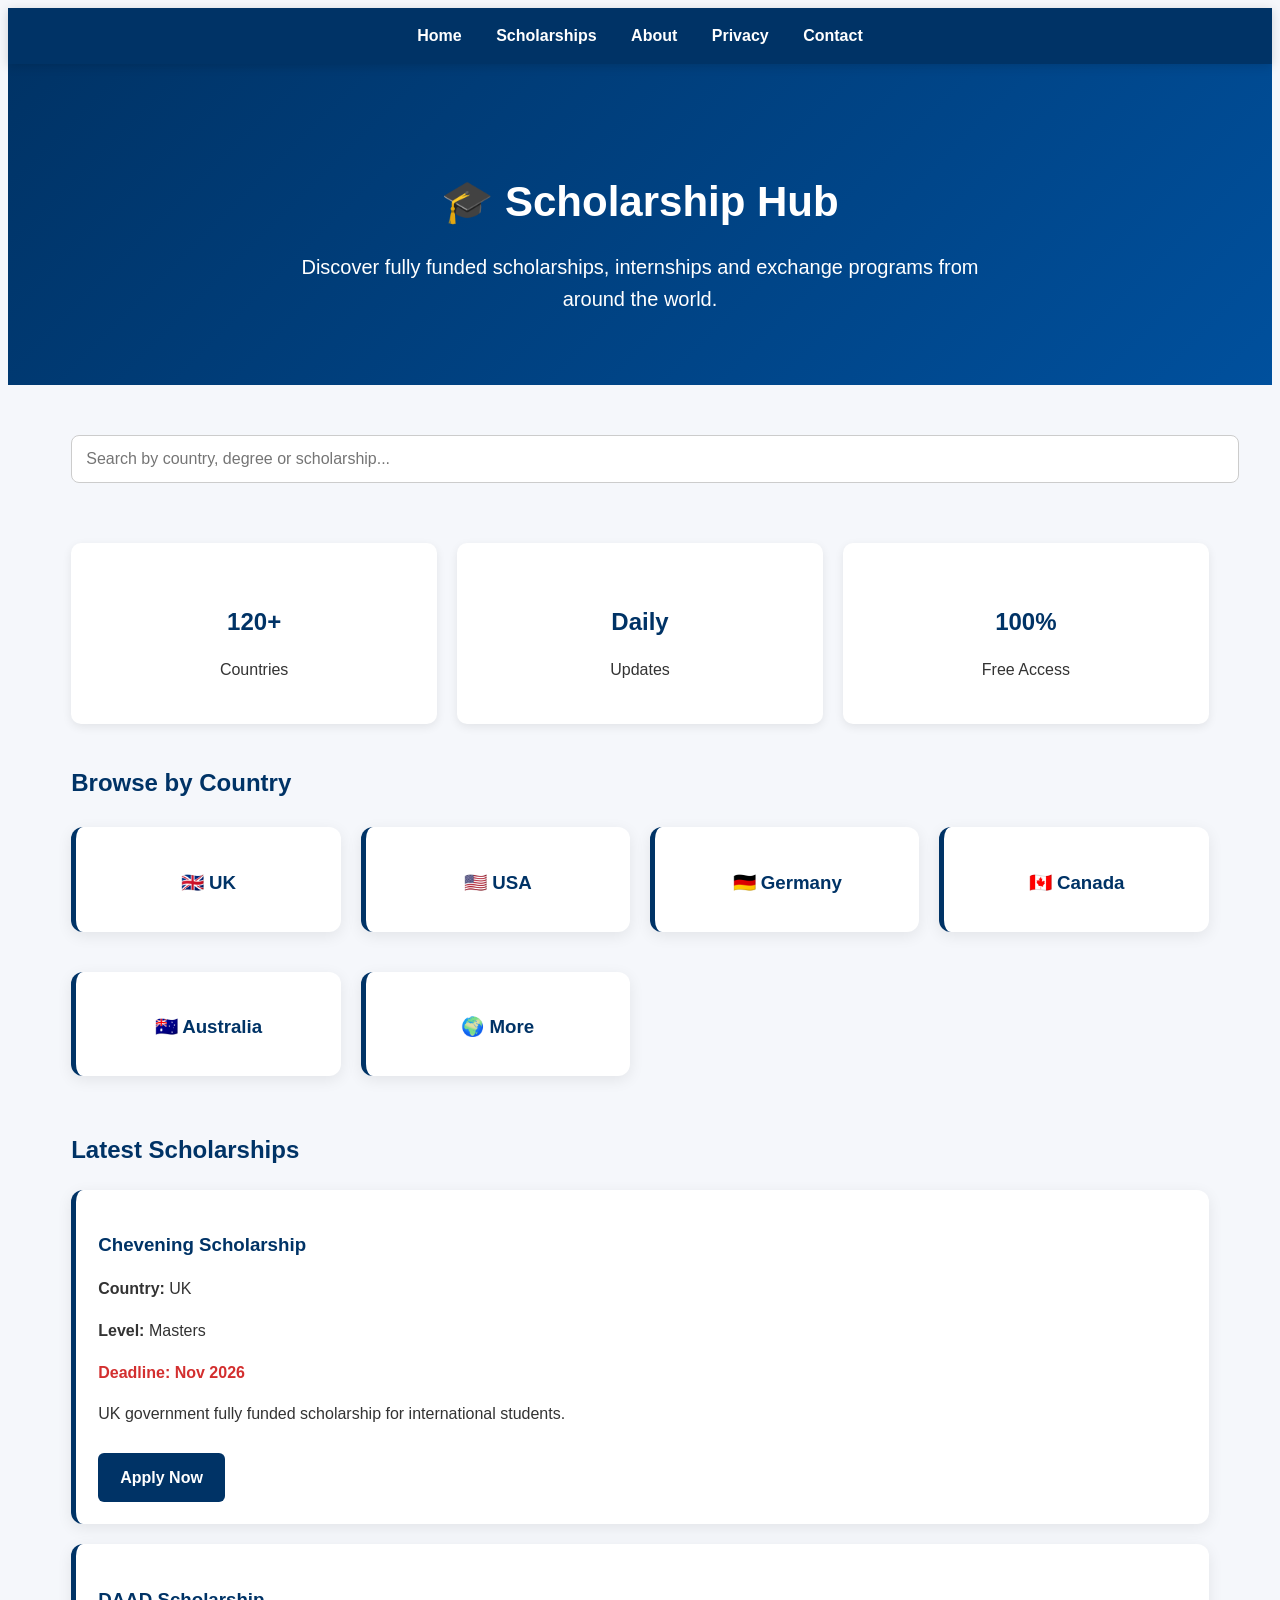
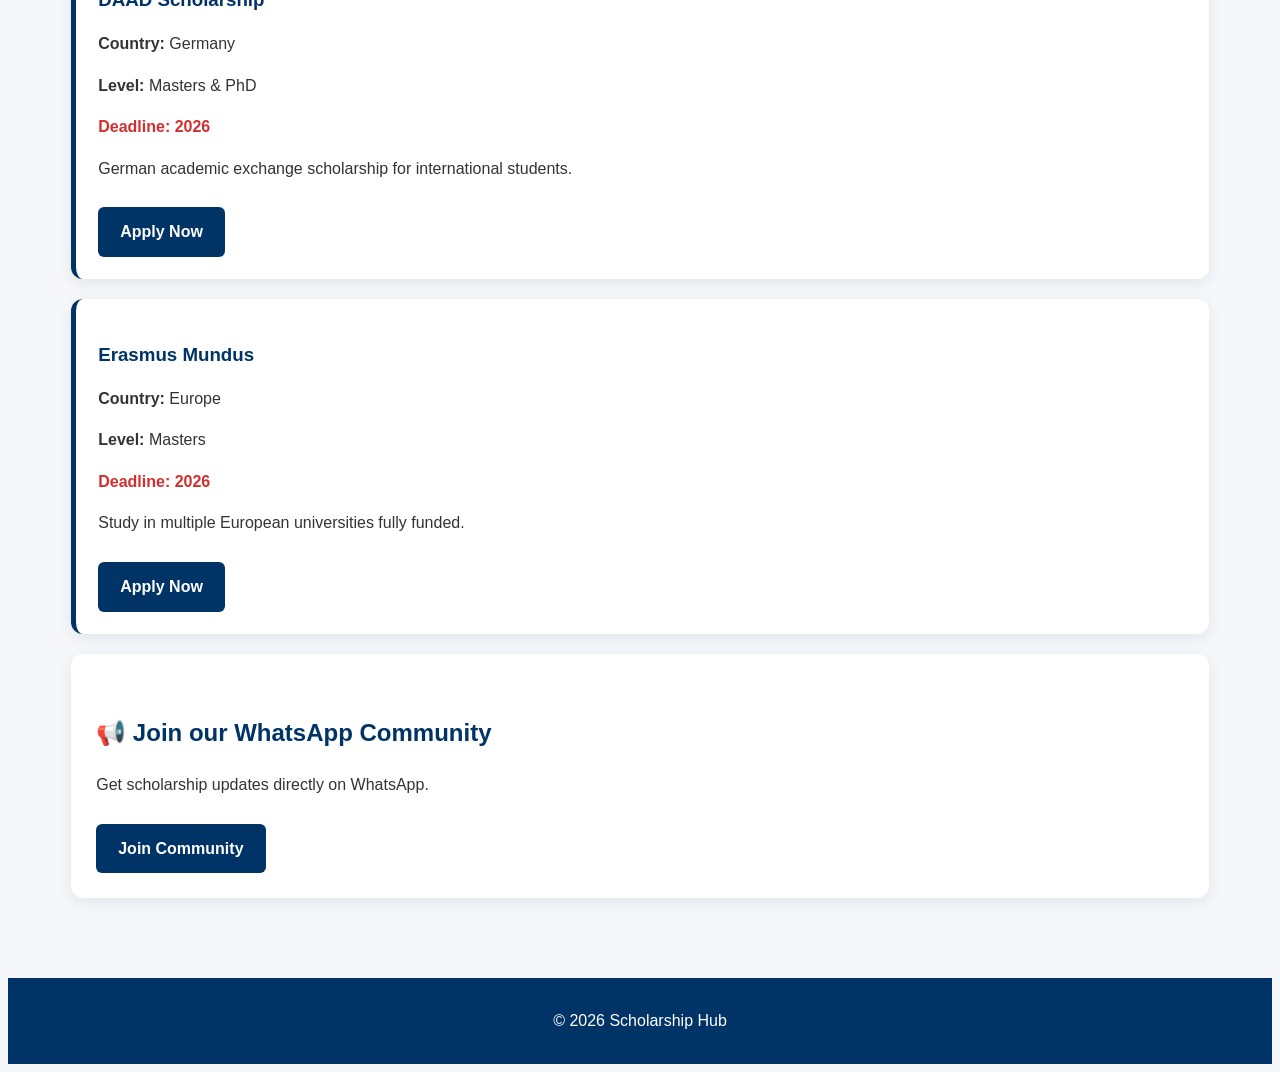
==== index.html @ 36e7c2b3 "Revise index.html for content and layout improvements Updated the HTML structure and content for the" ====
<!DOCTYPE html>
<html lang="en">
<head>
<meta charset="UTF-8">
<meta name="viewport" content="width=device-width,initial-scale=1">
<title>Scholarship Hub | Fully Funded Scholarships Worldwide</title>
<meta name="description" content="Search fully funded scholarships, internships and exchange programs worldwide.">
<link rel="stylesheet" href="style.css">
</head>
<body>

<nav>
<a href="index.html">Home</a>
<a href="scholarships.html">Scholarships</a>
<a href="about.html">About</a>
<a href="privacy.html">Privacy</a>
<a href="contact.html">Contact</a>
</nav>

<section class="hero">
<h1>🎓 Scholarship Hub</h1>
<p>Discover fully funded scholarships, internships and exchange programs from around the world.</p>
</section>

<div class="container">

<input id="searchInput" type="text" placeholder="Search by country, degree or scholarship...">

<div class="stats">
<div class="stat-box"><h2>120+</h2><p>Countries</p></div>
<div class="stat-box"><h2>Daily</h2><p>Updates</p></div>
<div class="stat-box"><h2>100%</h2><p>Free Access</p></div>
</div>

<h2>Browse by Country</h2>
<div class="categories">
<div class="card"><h3>🇬🇧 UK</h3></div>
<div class="card"><h3>🇺🇸 USA</h3></div>
<div class="card"><h3>🇩🇪 Germany</h3></div>
<div class="card"><h3>🇨🇦 Canada</h3></div>
<div class="card"><h3>🇦🇺 Australia</h3></div>
<div class="card"><h3>🌍 More</h3></div>
</div>

<h2>Latest Scholarships</h2>
<div id="latestScholarships">Loading...</div>

<div class="contact-box">
<h2>📢 Join our WhatsApp Community</h2>
<p>Get scholarship updates directly on WhatsApp.</p>
<a class="btn" href="https://chat.whatsapp.com/EaG31cyQuFVKUTuW7nxPsL" target="_blank">Join Community</a>
</div>

</div>

<footer>© 2026 Scholarship Hub</footer>

<script>
let scholarships=[];
fetch("scholarships.json").then(r=>r.json()).then(d=>{scholarships=d;render(d);});
function render(list){
const c=document.getElementById("latestScholarships");c.innerHTML="";
list.forEach(i=>c.innerHTML+=`<div class="card"><h3>${i.title}</h3><p><b>Country:</b> ${i.country}</p><p><b>Level:</b> ${i.level}</p><p class="deadline">Deadline: ${i.deadline}</p><p>${i.description}</p><a class="btn" href="${i.link}" target="_blank">Apply Now</a></div>`);
}
document.getElementById("searchInput").addEventListener("input",e=>{
const q=e.target.value.toLowerCase();
render(scholarships.filter(s=>s.title.toLowerCase().includes(q)||s.country.toLowerCase().includes(q)||s.level.toLowerCase().includes(q)));
});
</script>
</body></html>
---- style.css ----
```css
/* ===========================
   Scholarship Hub v2.0
   Modern Professional CSS
=========================== */

*{
    margin:0;
    padding:0;
    box-sizing:border-box;
}

body{
    font-family:Arial, Helvetica, sans-serif;
    background:#f5f7fb;
    color:#333;
    line-height:1.6;
}

/* Navigation */

nav{
    background:#003366;
    padding:15px 20px;
    text-align:center;
    position:sticky;
    top:0;
    z-index:1000;
    box-shadow:0 2px 10px rgba(0,0,0,.15);
}

nav a{
    color:#fff;
    text-decoration:none;
    margin:0 15px;
    font-weight:bold;
    transition:.3s;
}

nav a:hover{
    color:#ffd54f;
}

/* Container */

.container{
    width:90%;
    max-width:1200px;
    margin:auto;
    padding:30px 0;
}

/* Hero */

.hero{
    background:linear-gradient(135deg,#003366,#00509d);
    color:white;
    text-align:center;
    padding:70px 20px;
}

.hero h1{
    font-size:42px;
    margin-bottom:15px;
    color:white;
}

.hero p{
    font-size:20px;
    max-width:700px;
    margin:auto;
}

/* Headings */

h1,h2,h3{
    color:#003366;
}

h2{
    margin:35px 0 20px;
}

/* Cards */

.card{
    background:#fff;
    border-radius:12px;
    padding:22px;
    margin-bottom:20px;
    box-shadow:0 4px 15px rgba(0,0,0,.08);
    transition:.3s;
    border-left:5px solid #003366;
}

.card:hover{
    transform:translateY(-5px);
    box-shadow:0 10px 25px rgba(0,0,0,.15);
}

.card h3{
    margin-bottom:12px;
}

/* Buttons */

.btn{
    display:inline-block;
    background:#003366;
    color:white;
    padding:12px 22px;
    border-radius:6px;
    text-decoration:none;
    font-weight:bold;
    transition:.3s;
    margin-top:10px;
}

.btn:hover{
    background:#00509d;
}

/* Search */

input[type=text]{
    width:100%;
    padding:14px;
    border:1px solid #ccc;
    border-radius:8px;
    margin:20px 0;
    font-size:16px;
}

/* Category Grid */

.categories{
    display:grid;
    grid-template-columns:repeat(auto-fit,minmax(250px,1fr));
    gap:20px;
    margin:25px 0;
}

.categories .card{
    text-align:center;
}

/* Statistics */

.stats{
    display:grid;
    grid-template-columns:repeat(auto-fit,minmax(200px,1fr));
    gap:20px;
    margin:40px 0;
}

.stat-box{
    background:white;
    border-radius:10px;
    padding:25px;
    text-align:center;
    box-shadow:0 3px 10px rgba(0,0,0,.08);
}

.stat-box h2{
    color:#003366;
    margin-bottom:10px;
}

/* Contact Box */

.contact-box{
    background:white;
    padding:25px;
    border-radius:12px;
    box-shadow:0 4px 15px rgba(0,0,0,.08);
}

/* Forms */

input,
textarea{
    width:100%;
    padding:12px;
    margin-top:8px;
    margin-bottom:18px;
    border:1px solid #ccc;
    border-radius:8px;
    font-size:15px;
}

button{
    background:#003366;
    color:white;
    border:none;
    padding:12px 25px;
    border-radius:6px;
    cursor:pointer;
    font-size:16px;
    transition:.3s;
}

button:hover{
    background:#00509d;
}

/* Footer */

footer{
    background:#003366;
    color:white;
    text-align:center;
    padding:30px 15px;
    margin-top:50px;
}

/* Tables */

table{
    width:100%;
    border-collapse:collapse;
    background:white;
}

table th,
table td{
    padding:12px;
    border:1px solid #ddd;
}

table th{
    background:#003366;
    color:white;
}

/* Badges */

.badge{
    display:inline-block;
    background:#28a745;
    color:white;
    padding:5px 10px;
    border-radius:20px;
    font-size:12px;
    font-weight:bold;
}

.deadline{
    color:#d32f2f;
    font-weight:bold;
}

/* Responsive */

@media(max-width:768px){

.hero h1{
font-size:32px;
}

.hero p{
font-size:17px;
}

nav a{
display:block;
margin:10px 0;
}

.container{
width:95%;
}

.card{
padding:18px;
}

.btn{
display:block;
text-align:center;
}

}
```
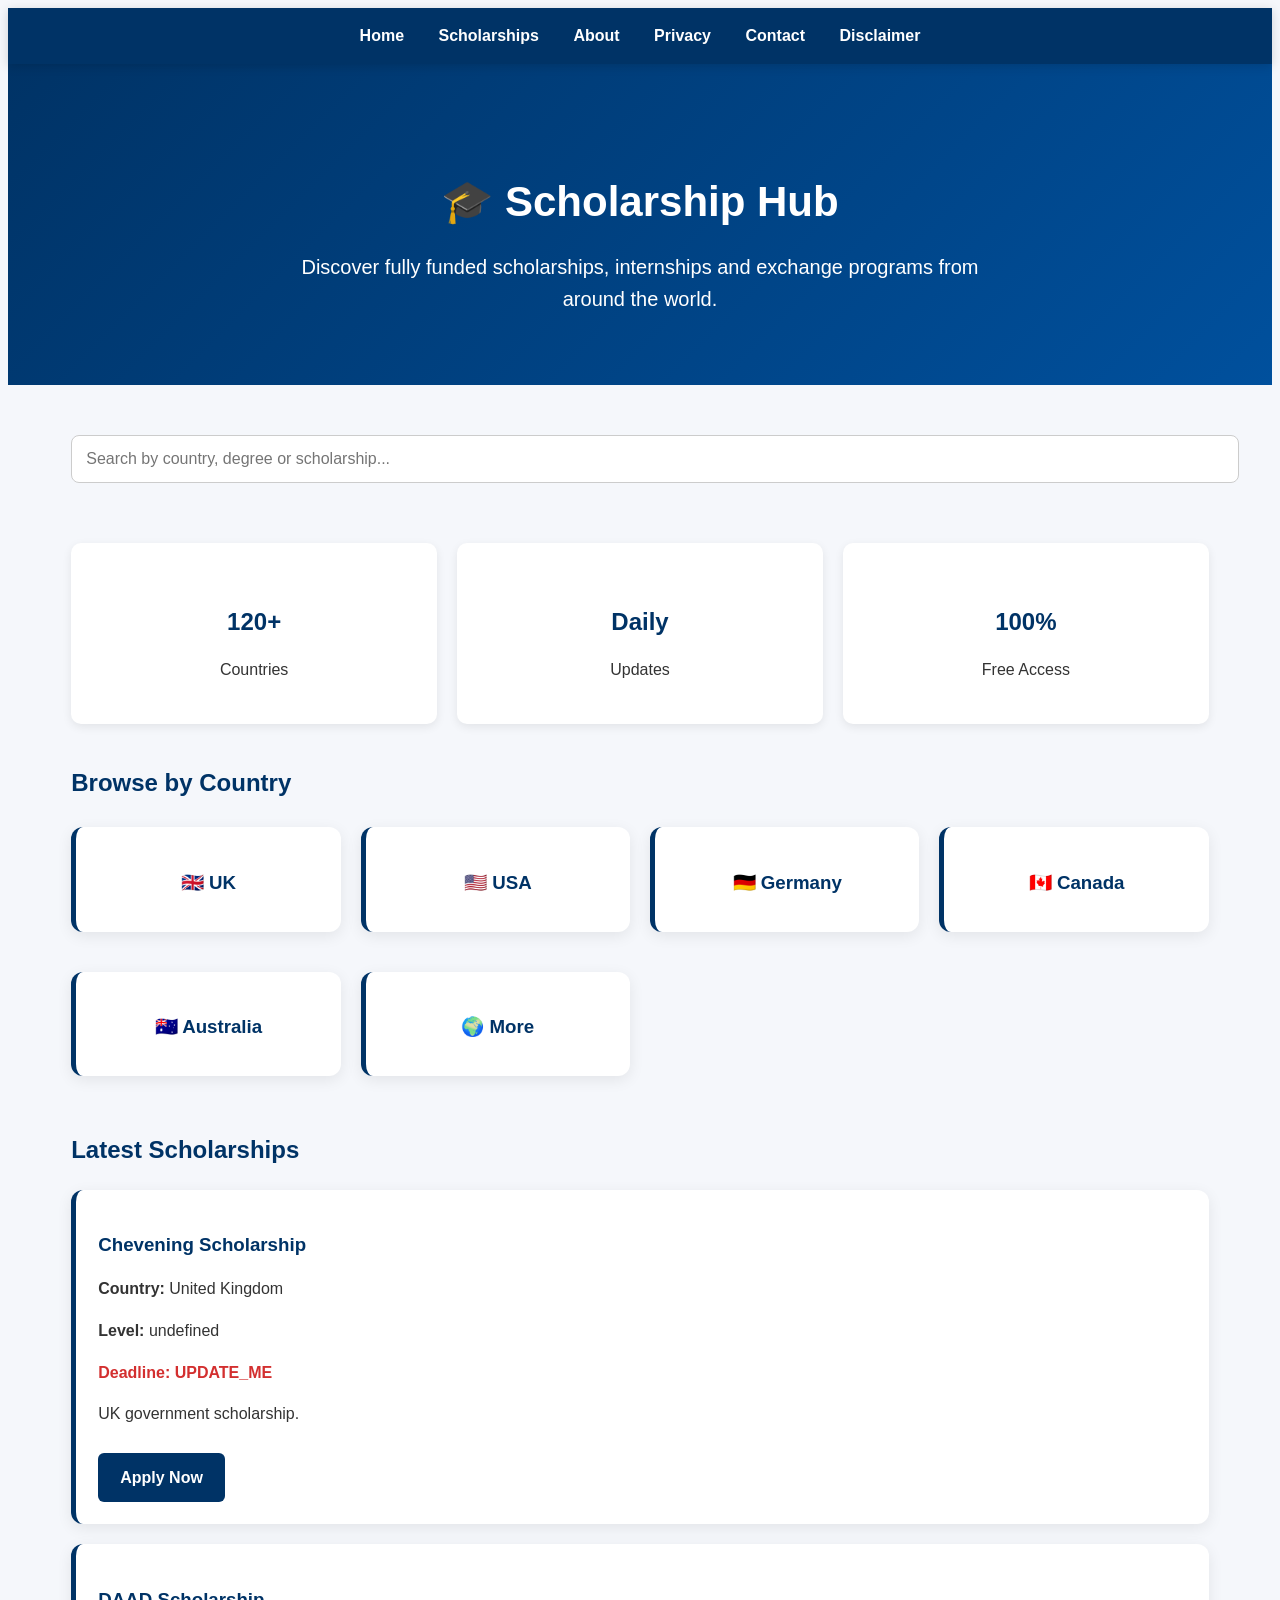
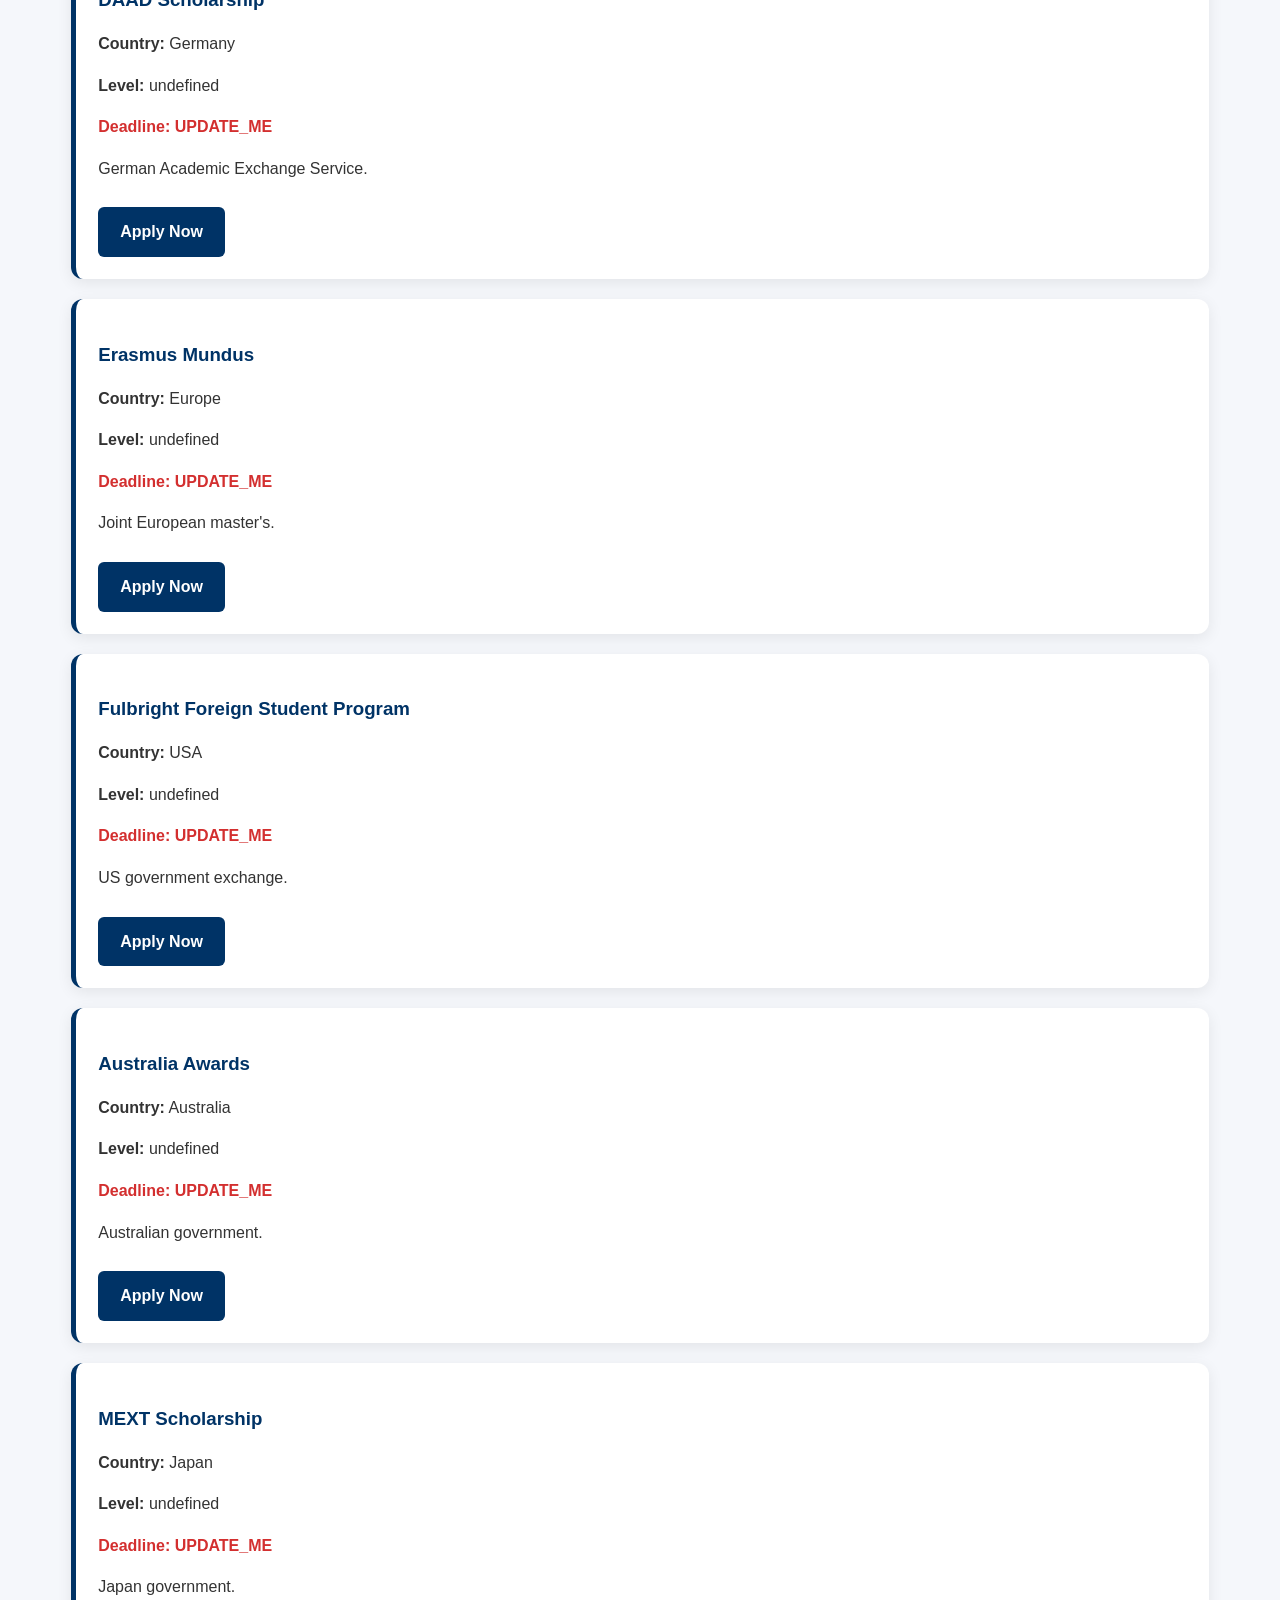
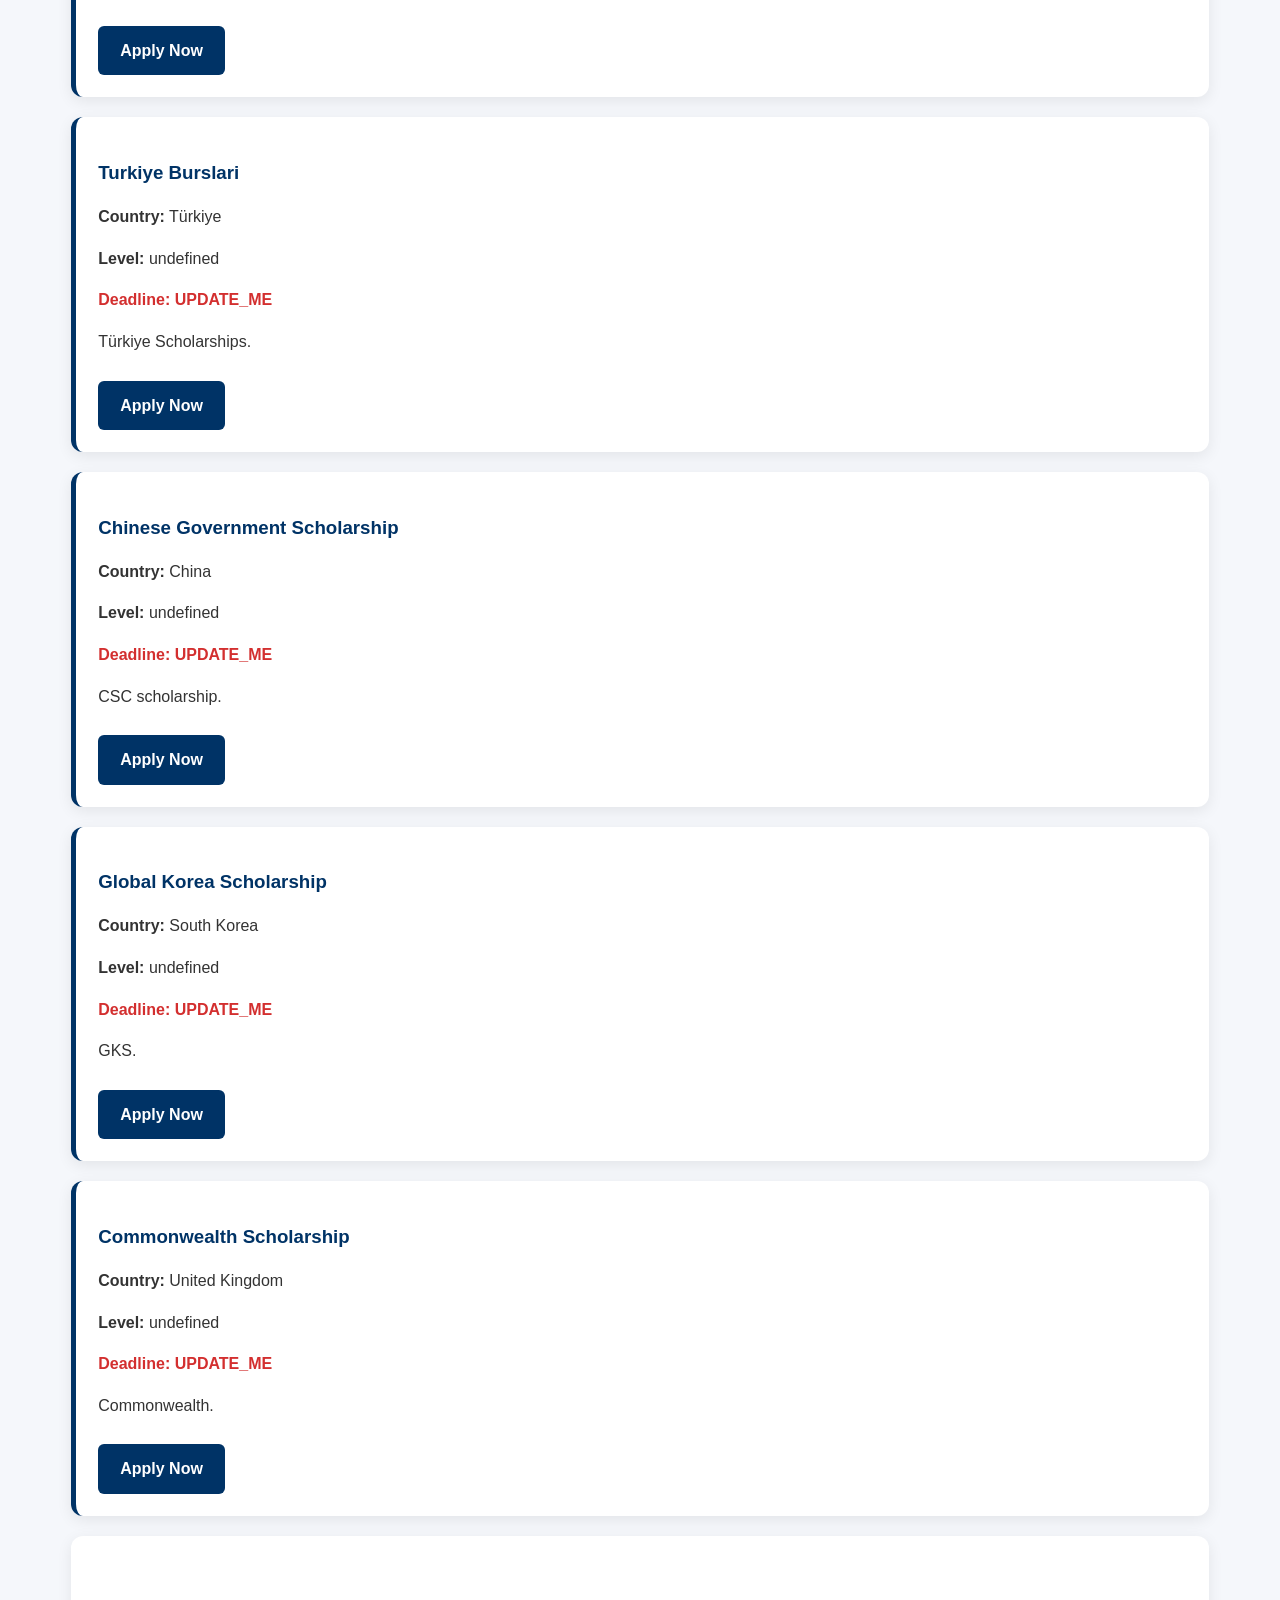
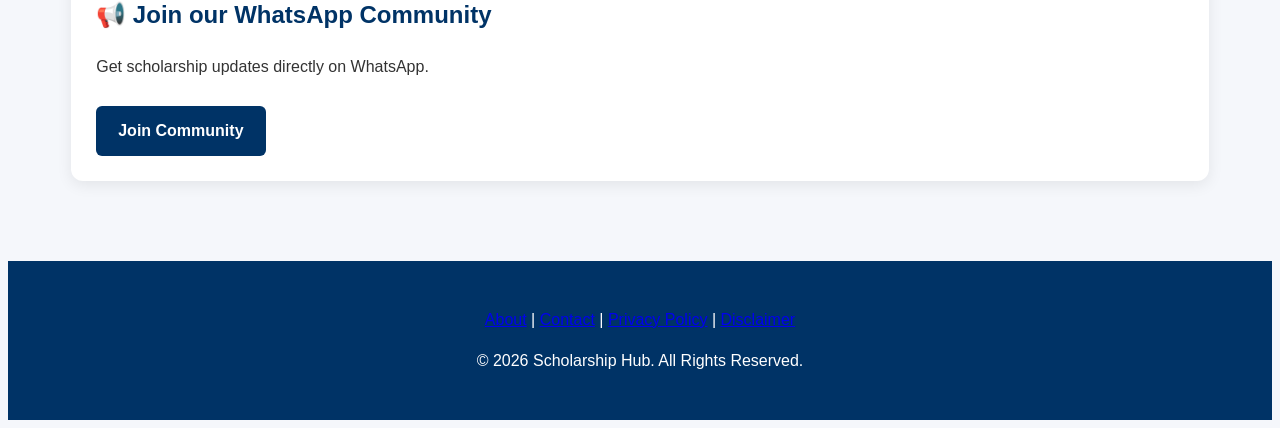
==== commit 19676547: "Add disclaimer link and update footer links Added a disclaimer link to the navigation and updated th" ====
--- a/index.html
+++ b/index.html
@@ -15,6 +15,7 @@
 <a href="about.html">About</a>
 <a href="privacy.html">Privacy</a>
 <a href="contact.html">Contact</a>
+<a href="disclaimer.html">Disclaimer</a>
 </nav>
 
 <section class="hero">
@@ -27,12 +28,24 @@
 <input id="searchInput" type="text" placeholder="Search by country, degree or scholarship...">
 
 <div class="stats">
-<div class="stat-box"><h2>120+</h2><p>Countries</p></div>
-<div class="stat-box"><h2>Daily</h2><p>Updates</p></div>
-<div class="stat-box"><h2>100%</h2><p>Free Access</p></div>
+<div class="stat-box">
+<h2>120+</h2>
+<p>Countries</p>
+</div>
+
+<div class="stat-box">
+<h2>Daily</h2>
+<p>Updates</p>
+</div>
+
+<div class="stat-box">
+<h2>100%</h2>
+<p>Free Access</p>
+</div>
 </div>
 
 <h2>Browse by Country</h2>
+
 <div class="categories">
 <div class="card"><h3>🇬🇧 UK</h3></div>
 <div class="card"><h3>🇺🇸 USA</h3></div>
@@ -43,28 +56,88 @@
 </div>
 
 <h2>Latest Scholarships</h2>
+
 <div id="latestScholarships">Loading...</div>
 
 <div class="contact-box">
 <h2>📢 Join our WhatsApp Community</h2>
 <p>Get scholarship updates directly on WhatsApp.</p>
-<a class="btn" href="https://chat.whatsapp.com/EaG31cyQuFVKUTuW7nxPsL" target="_blank">Join Community</a>
+
+<a class="btn"
+href="https://chat.whatsapp.com/EaG31cyQuFVKUTuW7nxPsL"
+target="_blank">
+Join Community
+</a>
+
 </div>
 
 </div>
 
-<footer>© 2026 Scholarship Hub</footer>
+<footer>
+<p>
+<a href="about.html">About</a> |
+<a href="contact.html">Contact</a> |
+<a href="privacy.html">Privacy Policy</a> |
+<a href="disclaimer.html">Disclaimer</a>
+</p>
+
+<p>© 2026 Scholarship Hub. All Rights Reserved.</p>
+</footer>
 
 <script>
 let scholarships=[];
-fetch("scholarships.json").then(r=>r.json()).then(d=>{scholarships=d;render(d);});
+
+fetch("scholarships.json")
+.then(r=>r.json())
+.then(d=>{
+scholarships=d;
+render(d);
+});
+
 function render(list){
-const c=document.getElementById("latestScholarships");c.innerHTML="";
-list.forEach(i=>c.innerHTML+=`<div class="card"><h3>${i.title}</h3><p><b>Country:</b> ${i.country}</p><p><b>Level:</b> ${i.level}</p><p class="deadline">Deadline: ${i.deadline}</p><p>${i.description}</p><a class="btn" href="${i.link}" target="_blank">Apply Now</a></div>`);
+const c=document.getElementById("latestScholarships");
+c.innerHTML="";
+
+list.forEach(i=>
+c.innerHTML+=`
+<div class="card">
+<h3>${i.title}</h3>
+
+<p><b>Country:</b> ${i.country}</p>
+
+<p><b>Level:</b> ${i.level}</p>
+
+<p class="deadline">
+Deadline: ${i.deadline}
+</p>
+
+<p>${i.description}</p>
+
+<a class="btn"
+href="${i.link}"
+target="_blank">
+Apply Now
+</a>
+
+</div>
+`);
 }
-document.getElementById("searchInput").addEventListener("input",e=>{
+
+document.getElementById("searchInput")
+.addEventListener("input",e=>{
+
 const q=e.target.value.toLowerCase();
-render(scholarships.filter(s=>s.title.toLowerCase().includes(q)||s.country.toLowerCase().includes(q)||s.level.toLowerCase().includes(q)));
+
+render(
+scholarships.filter(s=>
+s.title.toLowerCase().includes(q) ||
+s.country.toLowerCase().includes(q) ||
+s.level.toLowerCase().includes(q)
+)
+);
+
 });
 </script>
-</body></html>
+
+</body>
+</html>
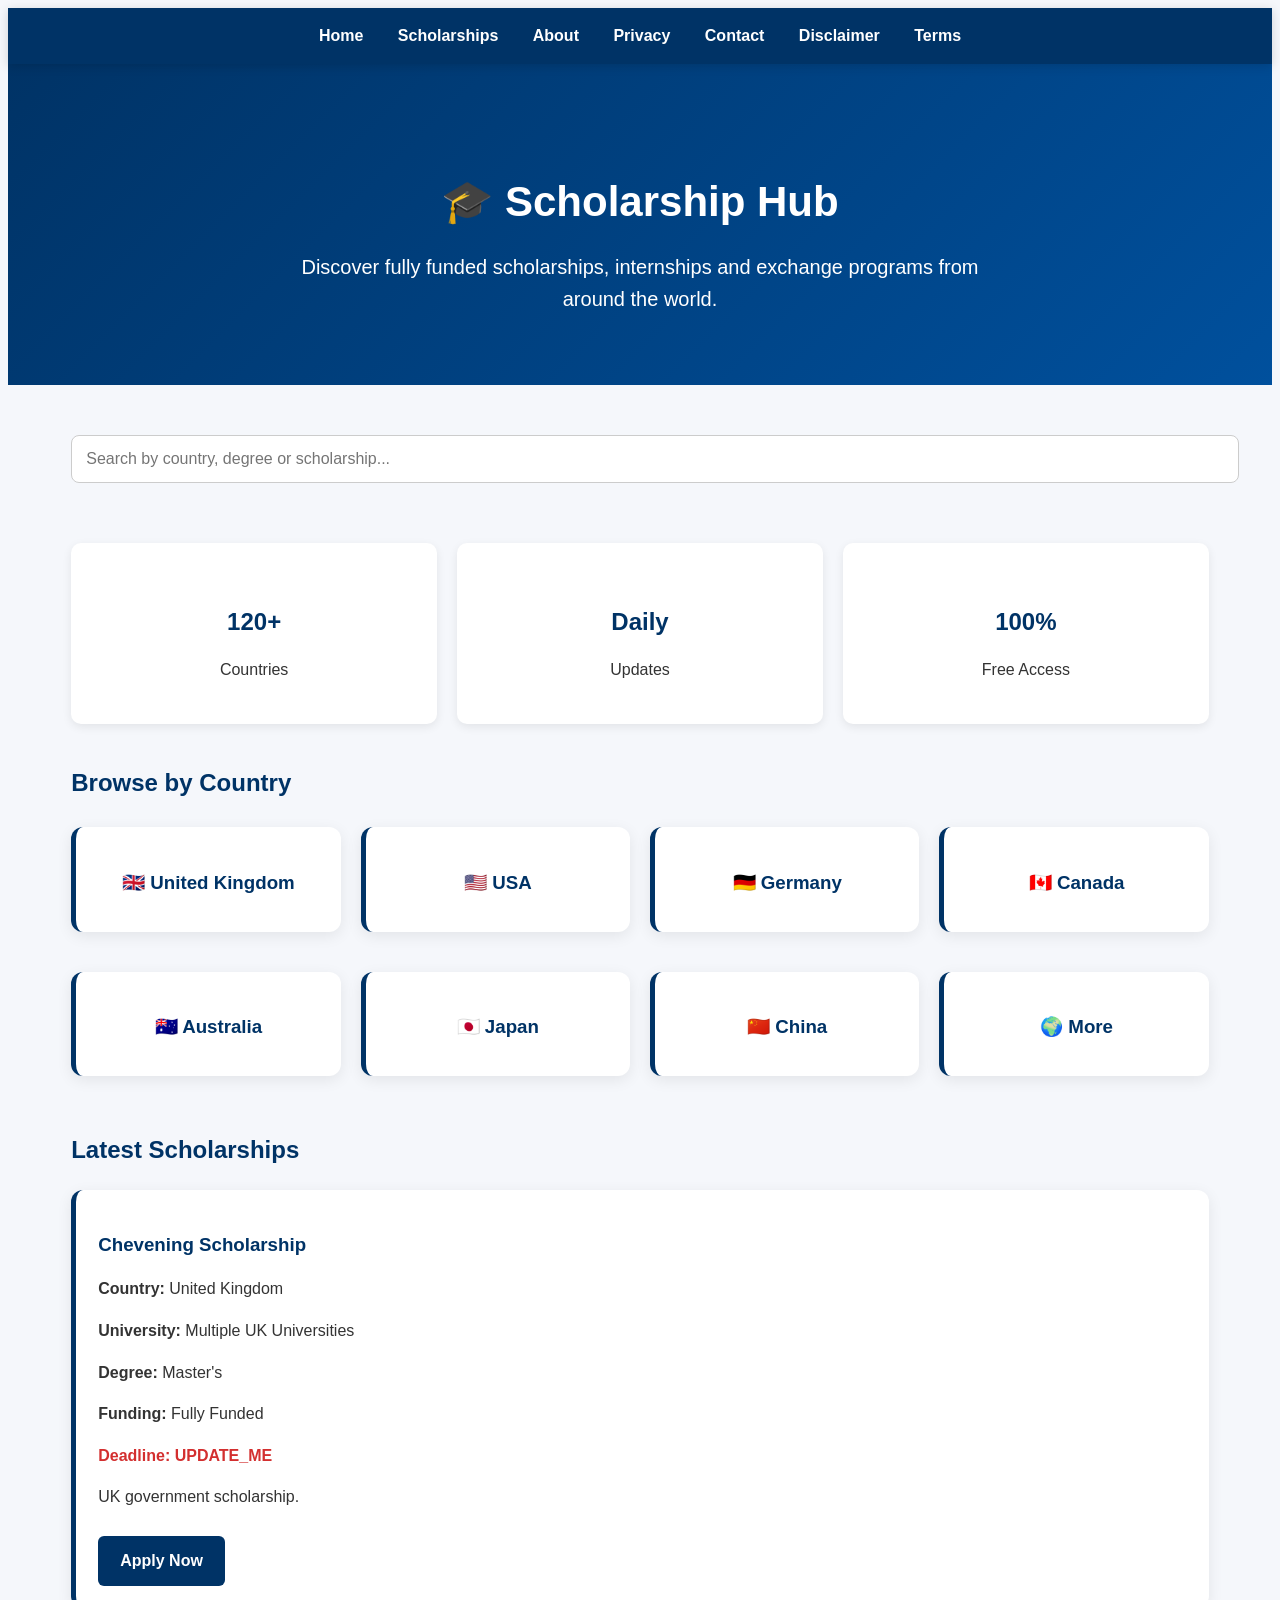
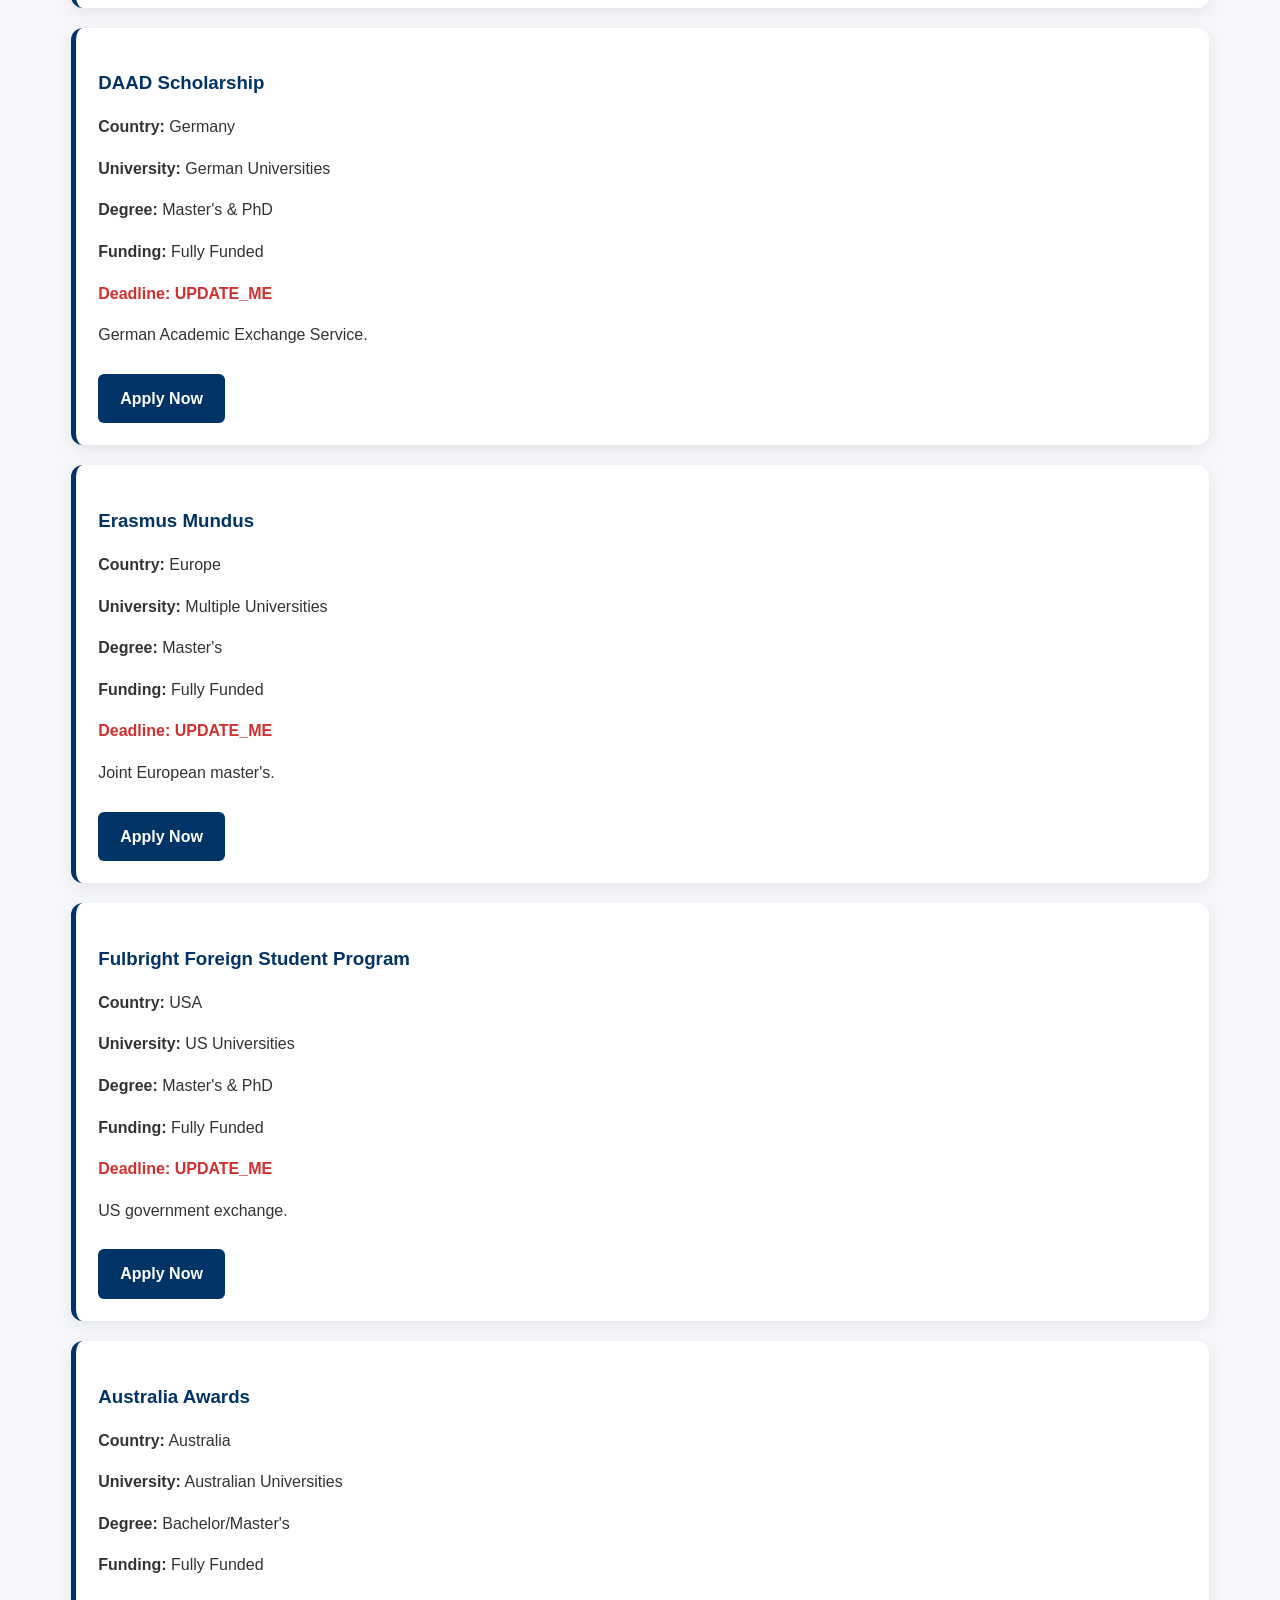
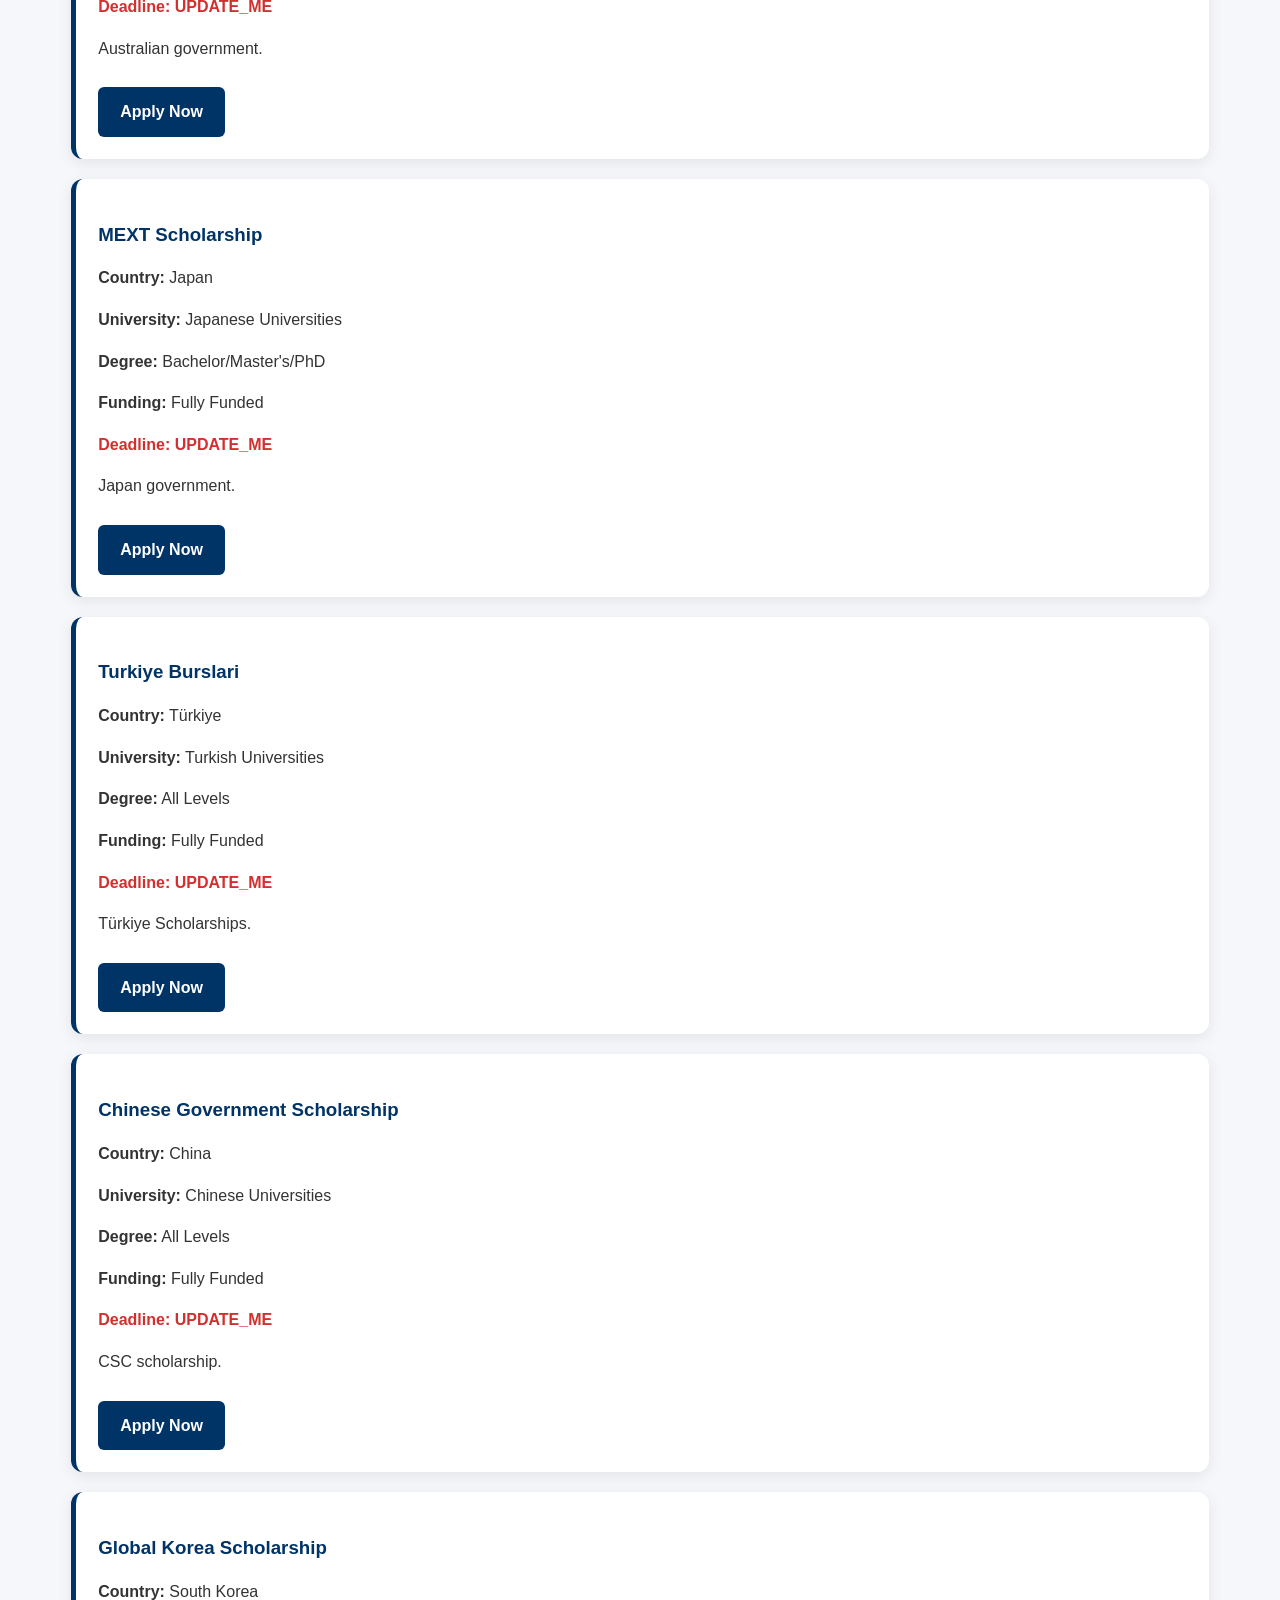
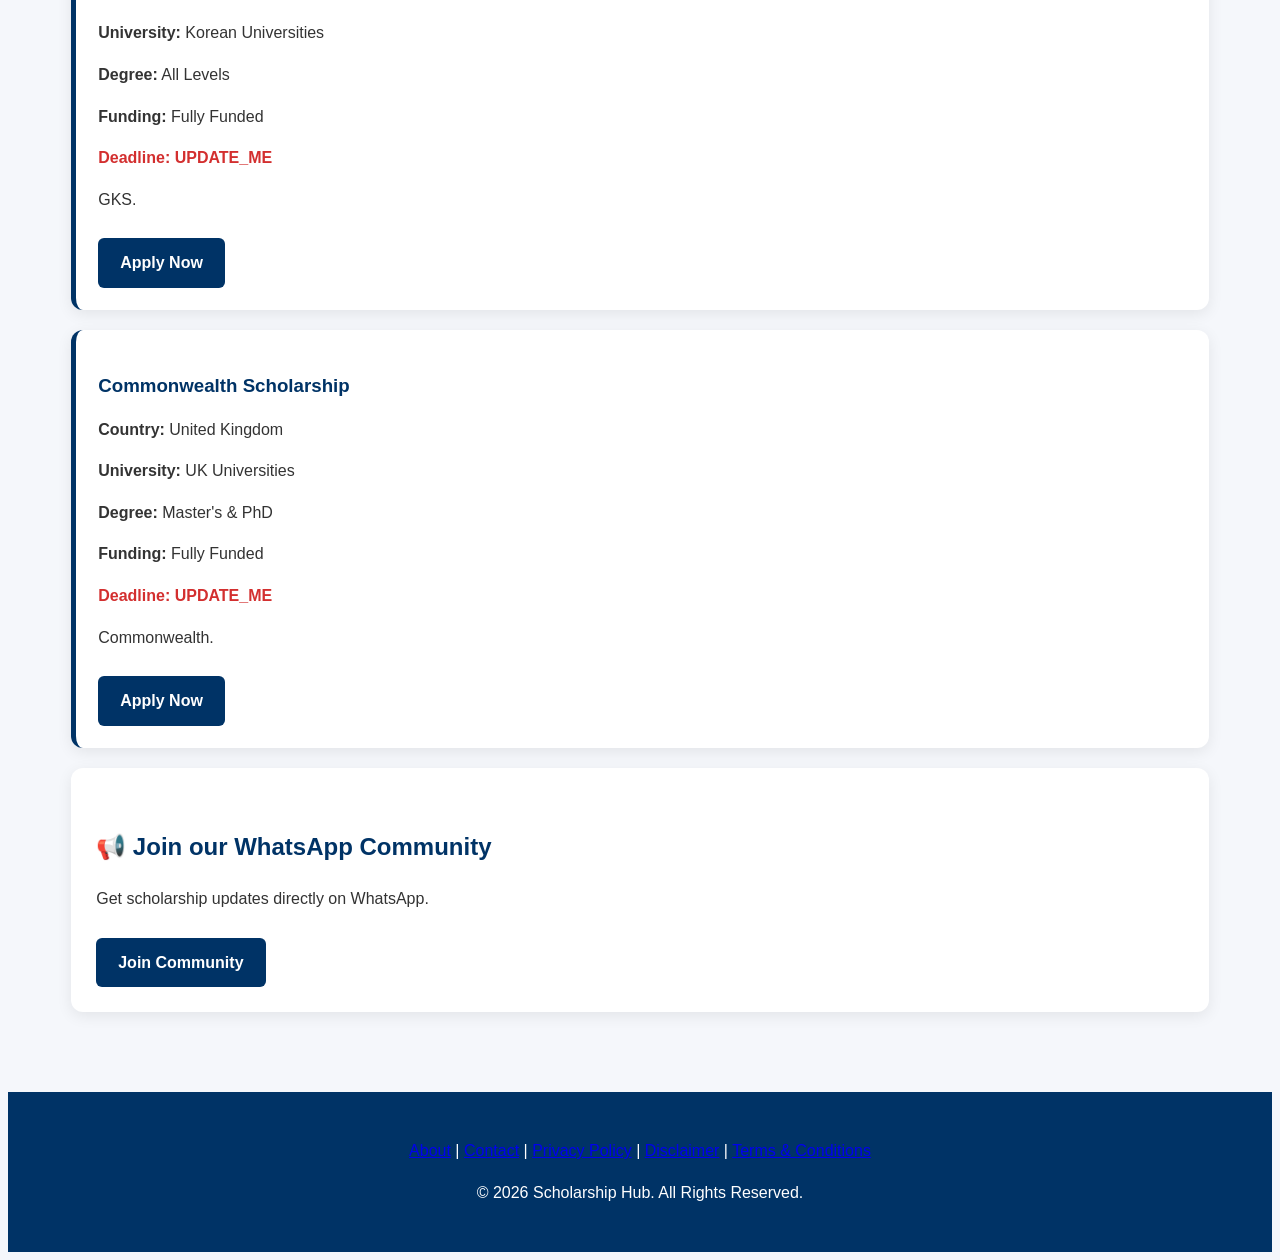
==== commit 412c952b: "Modify scholarship details and update footer links Updated country and university information in the" ====
--- a/index.html
+++ b/index.html
@@ -7,6 +7,7 @@
 <meta name="description" content="Search fully funded scholarships, internships and exchange programs worldwide.">
 <link rel="stylesheet" href="style.css">
 </head>
+
 <body>
 
 <nav>
@@ -16,6 +17,7 @@
 <a href="privacy.html">Privacy</a>
 <a href="contact.html">Contact</a>
 <a href="disclaimer.html">Disclaimer</a>
+<a href="terms.html">Terms</a>
 </nav>
 
 <section class="hero">
@@ -28,6 +30,7 @@
 <input id="searchInput" type="text" placeholder="Search by country, degree or scholarship...">
 
 <div class="stats">
+
 <div class="stat-box">
 <h2>120+</h2>
 <p>Countries</p>
@@ -42,16 +45,19 @@
 <h2>100%</h2>
 <p>Free Access</p>
 </div>
+
 </div>
 
 <h2>Browse by Country</h2>
 
 <div class="categories">
-<div class="card"><h3>🇬🇧 UK</h3></div>
+<div class="card"><h3>🇬🇧 United Kingdom</h3></div>
 <div class="card"><h3>🇺🇸 USA</h3></div>
 <div class="card"><h3>🇩🇪 Germany</h3></div>
 <div class="card"><h3>🇨🇦 Canada</h3></div>
 <div class="card"><h3>🇦🇺 Australia</h3></div>
+<div class="card"><h3>🇯🇵 Japan</h3></div>
+<div class="card"><h3>🇨🇳 China</h3></div>
 <div class="card"><h3>🌍 More</h3></div>
 </div>
 
@@ -60,7 +66,9 @@
 <div id="latestScholarships">Loading...</div>
 
 <div class="contact-box">
+
 <h2>📢 Join our WhatsApp Community</h2>
+
 <p>Get scholarship updates directly on WhatsApp.</p>
 
 <a class="btn"
@@ -74,69 +82,95 @@
 </div>
 
 <footer>
+
 <p>
 <a href="about.html">About</a> |
 <a href="contact.html">Contact</a> |
 <a href="privacy.html">Privacy Policy</a> |
-<a href="disclaimer.html">Disclaimer</a>
+<a href="disclaimer.html">Disclaimer</a> |
+<a href="terms.html">Terms & Conditions</a>
 </p>
 
 <p>© 2026 Scholarship Hub. All Rights Reserved.</p>
+
 </footer>
 
 <script>
+
 let scholarships=[];
 
 fetch("scholarships.json")
-.then(r=>r.json())
-.then(d=>{
-scholarships=d;
-render(d);
+.then(response=>response.json())
+.then(data=>{
+scholarships=data;
+render(data);
 });
 
 function render(list){
-const c=document.getElementById("latestScholarships");
-c.innerHTML="";
 
-list.forEach(i=>
-c.innerHTML+=`
+const container=document.getElementById("latestScholarships");
+
+container.innerHTML="";
+
+list.forEach(item=>{
+
+container.innerHTML+=`
+
 <div class="card">
-<h3>${i.title}</h3>
 
-<p><b>Country:</b> ${i.country}</p>
+<h3>${item.title}</h3>
 
-<p><b>Level:</b> ${i.level}</p>
+<p><strong>Country:</strong> ${item.country}</p>
+
+<p><strong>University:</strong> ${item.university}</p>
+
+<p><strong>Degree:</strong> ${item.degree}</p>
+
+<p><strong>Funding:</strong> ${item.funding}</p>
 
 <p class="deadline">
-Deadline: ${i.deadline}
+Deadline: ${item.deadline}
 </p>
 
-<p>${i.description}</p>
+<p>${item.description}</p>
 
 <a class="btn"
-href="${i.link}"
+href="${item.official_link}"
 target="_blank">
 Apply Now
 </a>
 
 </div>
-`);
+
+`;
+
+});
+
 }
 
 document.getElementById("searchInput")
-.addEventListener("input",e=>{
+.addEventListener("input",function(){
 
-const q=e.target.value.toLowerCase();
+const q=this.value.toLowerCase();
 
 render(
-scholarships.filter(s=>
-s.title.toLowerCase().includes(q) ||
-s.country.toLowerCase().includes(q) ||
-s.level.toLowerCase().includes(q)
+
+scholarships.filter(item=>
+
+item.title.toLowerCase().includes(q) ||
+
+item.country.toLowerCase().includes(q) ||
+
+item.degree.toLowerCase().includes(q) ||
+
+item.funding.toLowerCase().includes(q)
+
 )
+
 );
 
 });
+
 </script>
 
 </body>
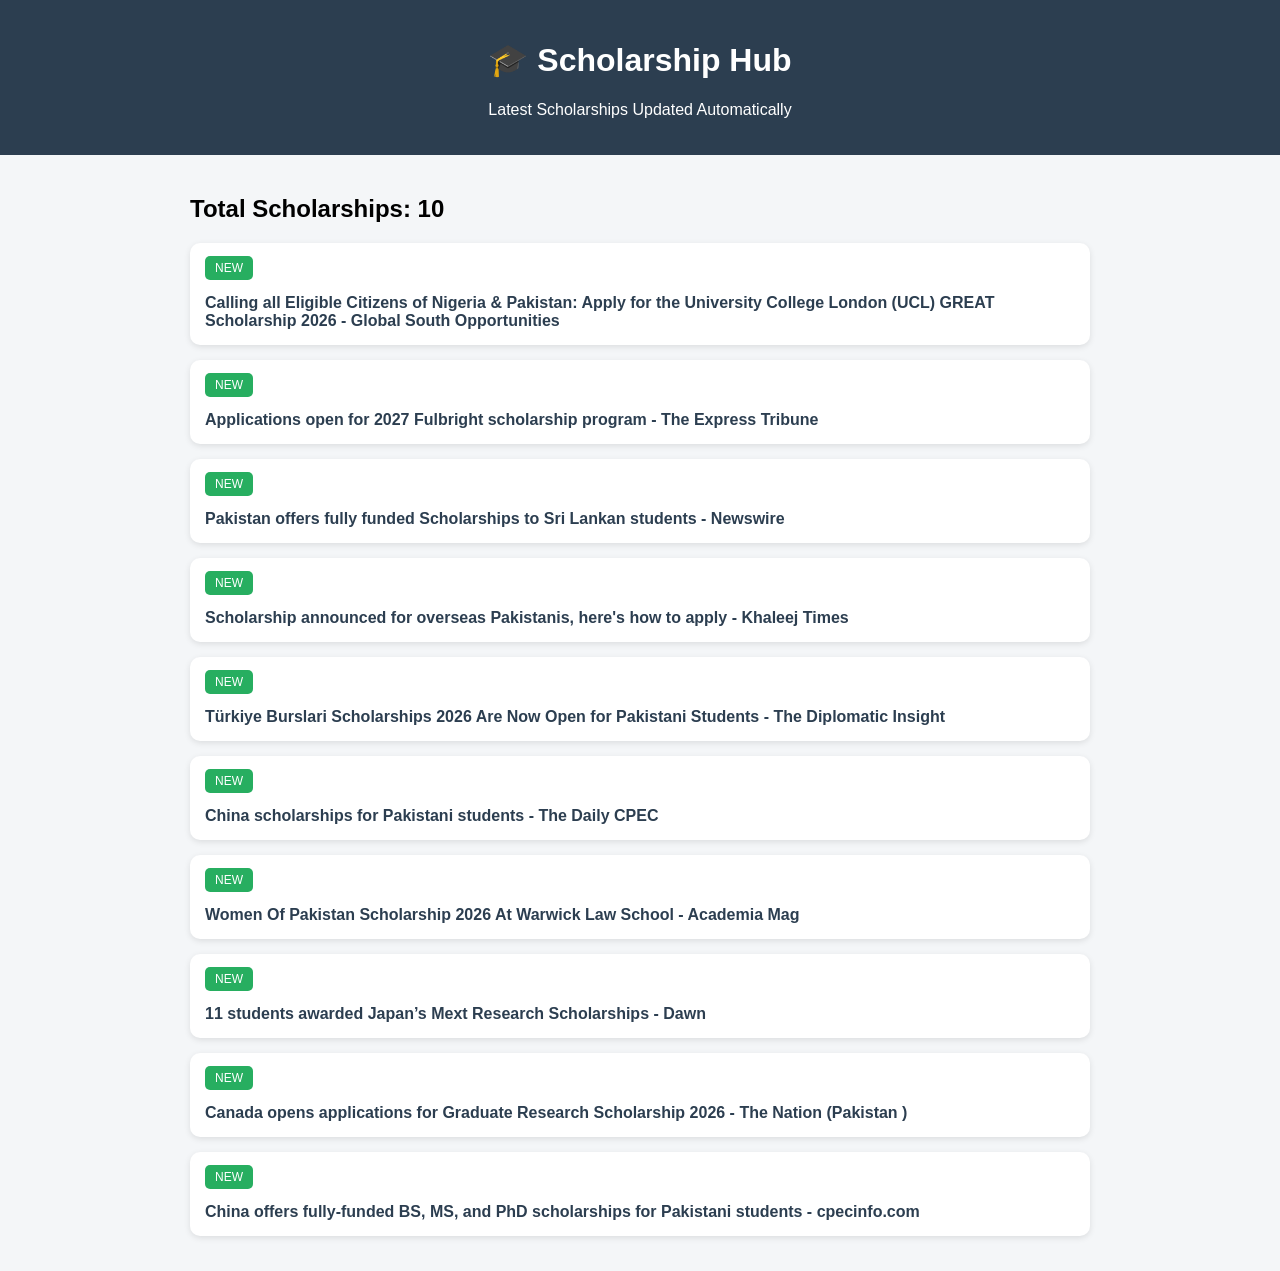
==== commit 9e9e1c9c: "Refactor index.html for improved layout and styling Updated the structure and style of the index.htm" ====
--- a/index.html
+++ b/index.html
@@ -1,176 +1,86 @@
 <!DOCTYPE html>
-<html lang="en">
+<html>
 <head>
-<meta charset="UTF-8">
-<meta name="viewport" content="width=device-width,initial-scale=1">
-<title>Scholarship Hub | Fully Funded Scholarships Worldwide</title>
-<meta name="description" content="Search fully funded scholarships, internships and exchange programs worldwide.">
-<link rel="stylesheet" href="style.css">
+    <title>Scholarship Hub</title>
+    <style>
+        body {
+            font-family: Arial;
+            margin: 0;
+            padding: 0;
+            background: #f4f6f8;
+        }
+
+        header {
+            background: #2c3e50;
+            color: white;
+            padding: 20px;
+            text-align: center;
+        }
+
+        .container {
+            padding: 20px;
+            max-width: 900px;
+            margin: auto;
+        }
+
+        .card {
+            background: white;
+            padding: 15px;
+            margin-bottom: 15px;
+            border-radius: 10px;
+            box-shadow: 0 2px 6px rgba(0,0,0,0.1);
+        }
+
+        .card a {
+            text-decoration: none;
+            color: #2c3e50;
+            font-weight: bold;
+        }
+
+        .badge {
+            background: #27ae60;
+            color: white;
+            padding: 5px 10px;
+            border-radius: 5px;
+            font-size: 12px;
+        }
+    </style>
 </head>
-
 <body>
 
-<nav>
-<a href="index.html">Home</a>
-<a href="scholarships.html">Scholarships</a>
-<a href="about.html">About</a>
-<a href="privacy.html">Privacy</a>
-<a href="contact.html">Contact</a>
-<a href="disclaimer.html">Disclaimer</a>
-<a href="terms.html">Terms</a>
-</nav>
-
-<section class="hero">
-<h1>🎓 Scholarship Hub</h1>
-<p>Discover fully funded scholarships, internships and exchange programs from around the world.</p>
-</section>
+<header>
+    <h1>🎓 Scholarship Hub</h1>
+    <p>Latest Scholarships Updated Automatically</p>
+</header>
 
 <div class="container">
-
-<input id="searchInput" type="text" placeholder="Search by country, degree or scholarship...">
-
-<div class="stats">
-
-<div class="stat-box">
-<h2>120+</h2>
-<p>Countries</p>
+    <h2 id="count"></h2>
+    <div id="list"></div>
 </div>
 
-<div class="stat-box">
-<h2>Daily</h2>
-<p>Updates</p>
-</div>
+<script>
+fetch("scholarships.json")
+.then(res => res.json())
+.then(data => {
 
-<div class="stat-box">
-<h2>100%</h2>
-<p>Free Access</p>
-</div>
+    document.getElementById("count").innerText =
+        "Total Scholarships: " + data.total_scholarships;
 
-</div>
+    let html = "";
 
-<h2>Browse by Country</h2>
+    data.scholarships.forEach(item => {
+        html += `
+            <div class="card">
+                <span class="badge">NEW</span><br><br>
+                <a href="${item.link}" target="_blank">
+                    ${item.title}
+                </a>
+            </div>
+        `;
+    });
 
-<div class="categories">
-<div class="card"><h3>🇬🇧 United Kingdom</h3></div>
-<div class="card"><h3>🇺🇸 USA</h3></div>
-<div class="card"><h3>🇩🇪 Germany</h3></div>
-<div class="card"><h3>🇨🇦 Canada</h3></div>
-<div class="card"><h3>🇦🇺 Australia</h3></div>
-<div class="card"><h3>🇯🇵 Japan</h3></div>
-<div class="card"><h3>🇨🇳 China</h3></div>
-<div class="card"><h3>🌍 More</h3></div>
-</div>
-
-<h2>Latest Scholarships</h2>
-
-<div id="latestScholarships">Loading...</div>
-
-<div class="contact-box">
-
-<h2>📢 Join our WhatsApp Community</h2>
-
-<p>Get scholarship updates directly on WhatsApp.</p>
-
-<a class="btn"
-href="https://chat.whatsapp.com/EaG31cyQuFVKUTuW7nxPsL"
-target="_blank">
-Join Community
-</a>
-
-</div>
-
-</div>
-
-<footer>
-
-<p>
-<a href="about.html">About</a> |
-<a href="contact.html">Contact</a> |
-<a href="privacy.html">Privacy Policy</a> |
-<a href="disclaimer.html">Disclaimer</a> |
-<a href="terms.html">Terms & Conditions</a>
-</p>
-
-<p>© 2026 Scholarship Hub. All Rights Reserved.</p>
-
-</footer>
-
-<script>
-
-let scholarships=[];
-
-fetch("scholarships.json")
-.then(response=>response.json())
-.then(data=>{
-scholarships=data;
-render(data);
+    document.getElementById("list").innerHTML = html;
 });
-
-function render(list){
-
-const container=document.getElementById("latestScholarships");
-
-container.innerHTML="";
-
-list.forEach(item=>{
-
-container.innerHTML+=`
-
-<div class="card">
-
-<h3>${item.title}</h3>
-
-<p><strong>Country:</strong> ${item.country}</p>
-
-<p><strong>University:</strong> ${item.university}</p>
-
-<p><strong>Degree:</strong> ${item.degree}</p>
-
-<p><strong>Funding:</strong> ${item.funding}</p>
-
-<p class="deadline">
-Deadline: ${item.deadline}
-</p>
-
-<p>${item.description}</p>
-
-<a class="btn"
-href="${item.official_link}"
-target="_blank">
-Apply Now
-</a>
-
-</div>
-
-`;
-
-});
-
-}
-
-document.getElementById("searchInput")
-.addEventListener("input",function(){
-
-const q=this.value.toLowerCase();
-
-render(
-
-scholarships.filter(item=>
-
-item.title.toLowerCase().includes(q) ||
-
-item.country.toLowerCase().includes(q) ||
-
-item.degree.toLowerCase().includes(q) ||
-
-item.funding.toLowerCase().includes(q)
-
-)
-
-);
-
-});
-
 </script>
 
 </body>
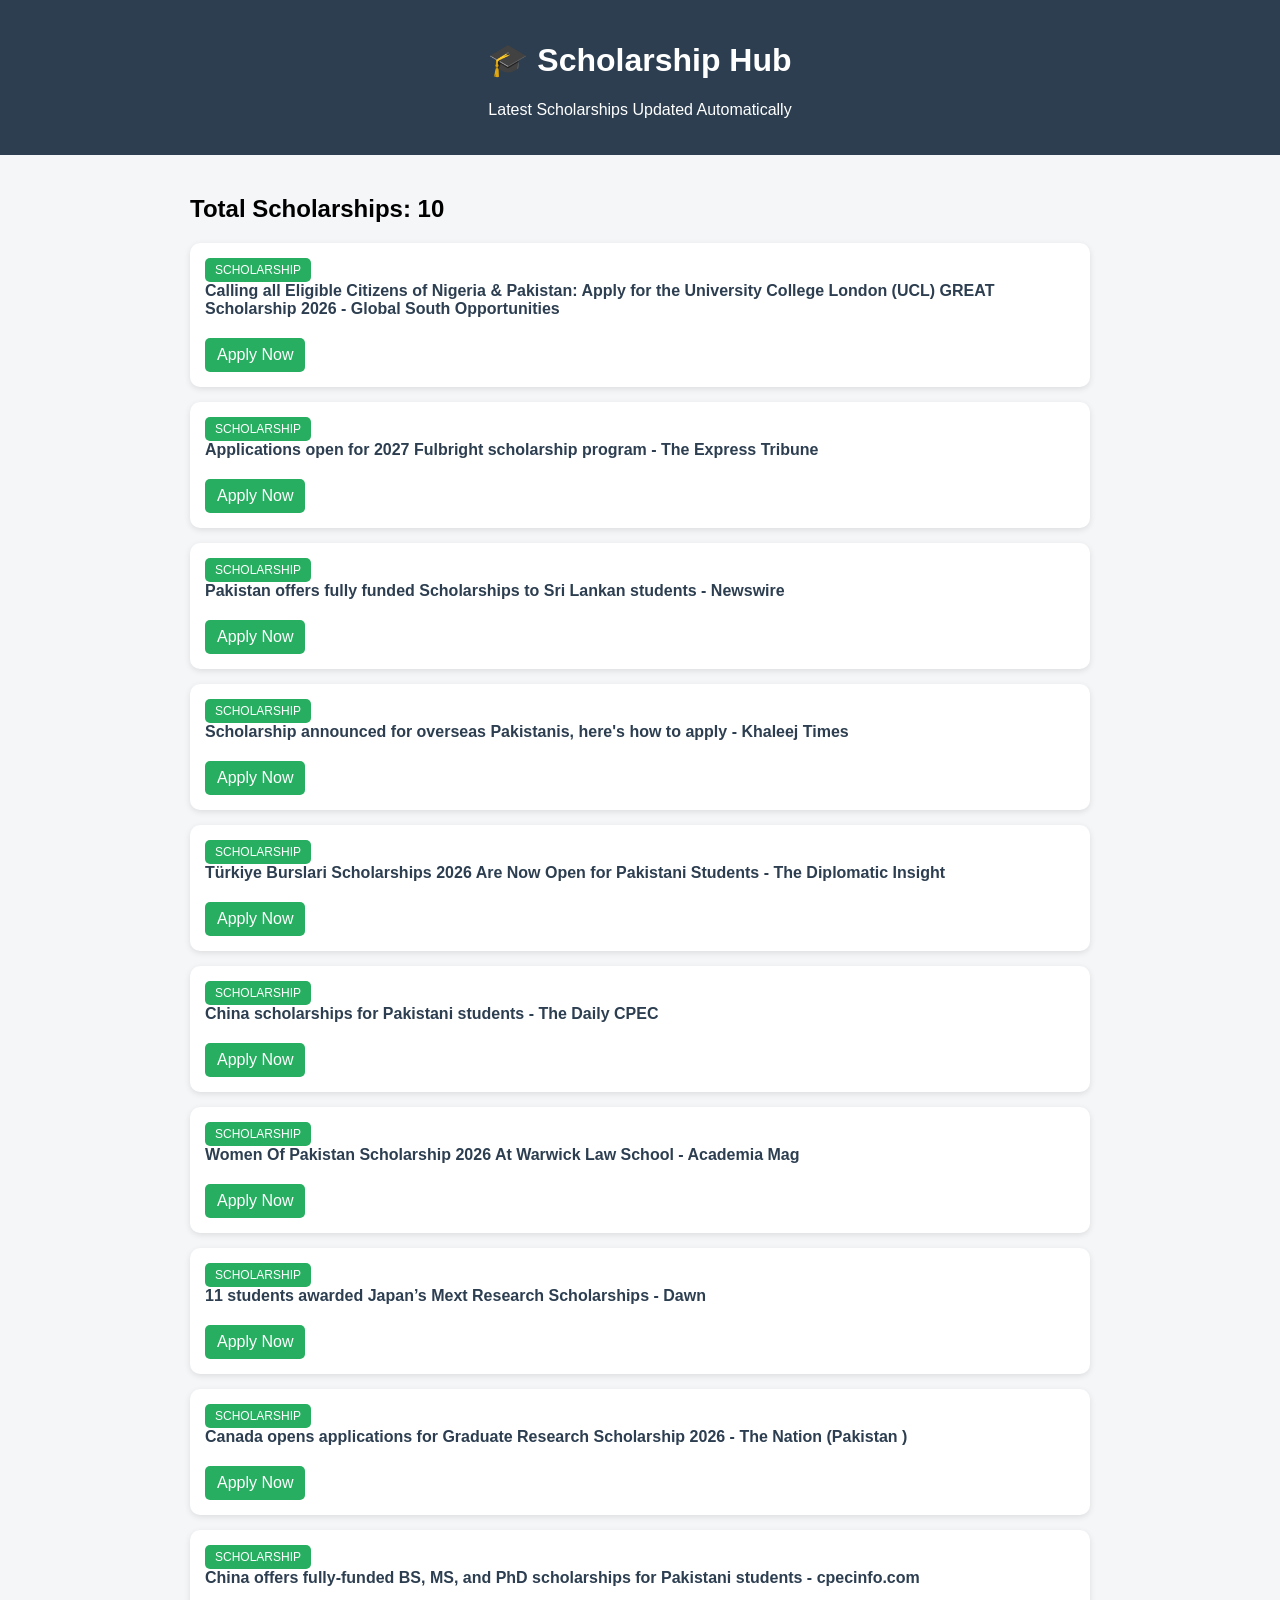
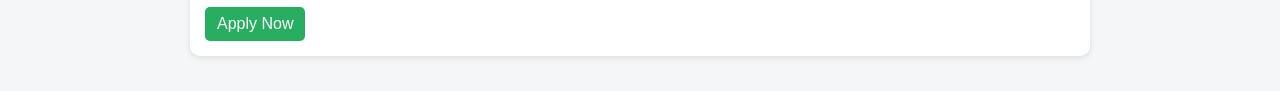
==== commit 9d8b602e: "Enhance scholarship loading and display features Updated scholarship display logic and added error h" ====
--- a/index.html
+++ b/index.html
@@ -2,6 +2,7 @@
 <html>
 <head>
     <title>Scholarship Hub</title>
+
     <style>
         body {
             font-family: Arial;
@@ -31,10 +32,12 @@
             box-shadow: 0 2px 6px rgba(0,0,0,0.1);
         }
 
-        .card a {
+        .title {
             text-decoration: none;
             color: #2c3e50;
             font-weight: bold;
+            display: block;
+            margin-bottom: 10px;
         }
 
         .badge {
@@ -43,9 +46,25 @@
             padding: 5px 10px;
             border-radius: 5px;
             font-size: 12px;
+            display: inline-block;
+        }
+
+        .btn {
+            display: inline-block;
+            margin-top: 10px;
+            padding: 8px 12px;
+            background: #27ae60;
+            color: white;
+            text-decoration: none;
+            border-radius: 5px;
+        }
+
+        .btn:hover {
+            background: #219150;
         }
     </style>
 </head>
+
 <body>
 
 <header>
@@ -54,7 +73,7 @@
 </header>
 
 <div class="container">
-    <h2 id="count"></h2>
+    <h2 id="count">Loading scholarships...</h2>
     <div id="list"></div>
 </div>
 
@@ -63,23 +82,41 @@
 .then(res => res.json())
 .then(data => {
 
+    let scholarships = data.scholarships || [];
+
     document.getElementById("count").innerText =
-        "Total Scholarships: " + data.total_scholarships;
+        "Total Scholarships: " + scholarships.length;
 
     let html = "";
 
-    data.scholarships.forEach(item => {
-        html += `
-            <div class="card">
-                <span class="badge">NEW</span><br><br>
-                <a href="${item.link}" target="_blank">
-                    ${item.title}
-                </a>
-            </div>
-        `;
-    });
+    if (scholarships.length === 0) {
+        html = "<p>No scholarships available right now.</p>";
+    } else {
+
+        scholarships.forEach(item => {
+            html += `
+                <div class="card">
+                    <span class="badge">SCHOLARSHIP</span>
+
+                    <a class="title" href="${item.link}" target="_blank">
+                        ${item.title}
+                    </a>
+
+                    <a class="btn" href="${item.link}" target="_blank">
+                        Apply Now
+                    </a>
+                </div>
+            `;
+        });
+
+    }
 
     document.getElementById("list").innerHTML = html;
+})
+.catch(err => {
+    document.getElementById("count").innerText = "Error loading data";
+    document.getElementById("list").innerHTML =
+        "<p style='color:red'>Failed to load scholarships.json</p>";
 });
 </script>
 
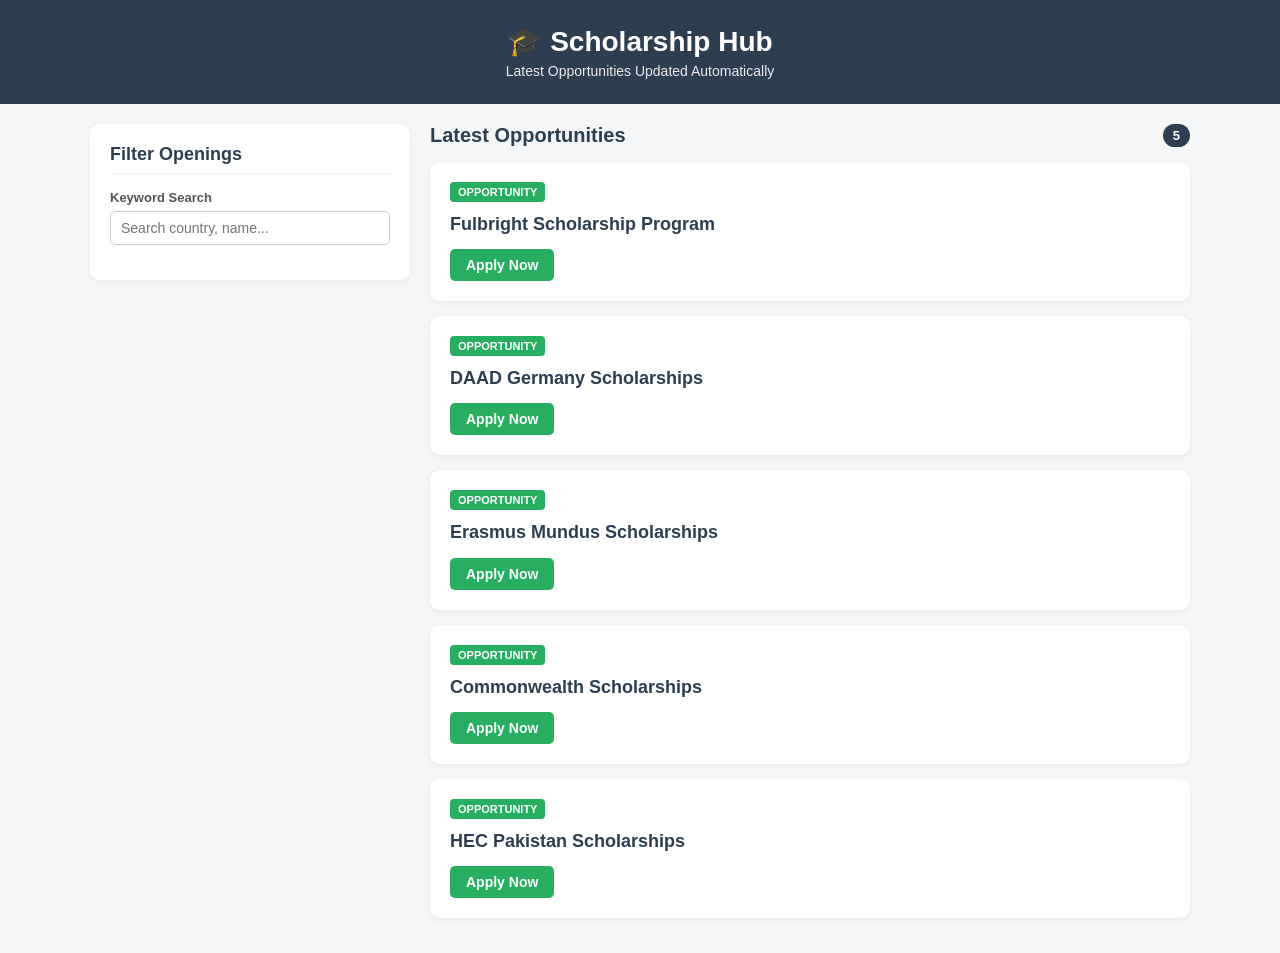
==== commit 3315b933: "Revamp Scholarship Hub layout and styles Updated the layout and styles for the Scholarship Hub page," ====
--- a/index.html
+++ b/index.html
@@ -5,63 +5,194 @@
 
     <style>
         body {
-            font-family: Arial;
+            font-family: Arial, sans-serif;
             margin: 0;
             padding: 0;
             background: #f4f6f8;
+            color: #333;
         }
 
         header {
             background: #2c3e50;
             color: white;
+            padding: 25px 20px;
+            text-align: center;
+        }
+
+        header h1 {
+            margin: 0 0 5px 0;
+            font-size: 28px;
+        }
+
+        header p {
+            margin: 0;
+            opacity: 0.9;
+            font-size: 14px;
+        }
+
+        /* Responsive Layout Grid */
+        .main-layout {
+            display: flex;
+            gap: 20px;
             padding: 20px;
-            text-align: center;
-        }
-
-        .container {
+            max-width: 1100px;
+            margin: auto;
+        }
+
+        /* Sidebar Filters */
+        .sidebar {
+            flex: 0 0 280px;
+            background: white;
             padding: 20px;
-            max-width: 900px;
-            margin: auto;
-        }
-
+            border-radius: 10px;
+            box-shadow: 0 2px 6px rgba(0,0,0,0.05);
+            height: fit-content;
+            position: sticky;
+            top: 20px;
+        }
+
+        .sidebar h3 {
+            margin-top: 0;
+            margin-bottom: 15px;
+            color: #2c3e50;
+            font-size: 18px;
+            border-bottom: 2px solid #f4f6f8;
+            padding-bottom: 8px;
+        }
+
+        .filter-group {
+            margin-bottom: 15px;
+        }
+
+        .filter-group label {
+            display: block;
+            font-size: 13px;
+            font-weight: bold;
+            margin-bottom: 6px;
+            color: #555;
+        }
+
+        .form-control {
+            width: 100%;
+            padding: 8px 10px;
+            border: 1px solid #ccc;
+            border-radius: 5px;
+            box-sizing: border-box;
+            font-size: 14px;
+        }
+
+        .form-control:focus {
+            outline: none;
+            border-color: #27ae60;
+        }
+
+        /* Main Feed Area */
+        .content-feed {
+            flex: 1;
+        }
+
+        .feed-header {
+            display: flex;
+            justify-content: space-between;
+            align-items: center;
+            margin-bottom: 15px;
+        }
+
+        .feed-header h2 {
+            margin: 0;
+            font-size: 20px;
+            color: #2c3e50;
+        }
+
+        .count-badge {
+            background: #2c3e50;
+            color: white;
+            padding: 4px 10px;
+            border-radius: 20px;
+            font-size: 13px;
+            font-weight: bold;
+        }
+
+        /* Cards Layout */
         .card {
             background: white;
-            padding: 15px;
+            padding: 20px;
             margin-bottom: 15px;
             border-radius: 10px;
-            box-shadow: 0 2px 6px rgba(0,0,0,0.1);
+            box-shadow: 0 2px 6px rgba(0,0,0,0.05);
+            transition: transform 0.2s ease, box-shadow 0.2s ease;
+        }
+
+        .card:hover {
+            transform: translateY(-3px);
+            box-shadow: 0 5px 15px rgba(0,0,0,0.1);
+        }
+
+        .card-meta {
+            display: flex;
+            justify-content: space-between;
+            align-items: center;
+            margin-bottom: 10px;
         }
 
         .title {
             text-decoration: none;
             color: #2c3e50;
             font-weight: bold;
+            font-size: 18px;
             display: block;
-            margin-bottom: 10px;
+            margin-bottom: 12px;
+            line-height: 1.4;
+        }
+
+        .title:hover {
+            color: #27ae60;
         }
 
         .badge {
             background: #27ae60;
             color: white;
-            padding: 5px 10px;
-            border-radius: 5px;
-            font-size: 12px;
-            display: inline-block;
+            padding: 4px 8px;
+            border-radius: 4px;
+            font-size: 11px;
+            font-weight: bold;
+            text-transform: uppercase;
         }
 
         .btn {
             display: inline-block;
-            margin-top: 10px;
-            padding: 8px 12px;
+            padding: 8px 16px;
             background: #27ae60;
             color: white;
             text-decoration: none;
             border-radius: 5px;
+            font-size: 14px;
+            font-weight: bold;
+            text-align: center;
         }
 
         .btn:hover {
             background: #219150;
         }
+
+        .no-results {
+            text-align: center;
+            padding: 4px 0;
+            color: #777;
+            font-size: 15px;
+        }
+
+        /* Responsive Fixes */
+        @media (max-width: 768px) {
+            .main-layout {
+                flex-direction: column;
+            }
+            .sidebar {
+                flex: none;
+                position: static;
+                width: 100%;
+            }
+        }
     </style>
 </head>
 
@@ -69,34 +200,72 @@
 
 <header>
     <h1>🎓 Scholarship Hub</h1>
-    <p>Latest Scholarships Updated Automatically</p>
+    <p>Latest Opportunities Updated Automatically</p>
 </header>
 
-<div class="container">
-    <h2 id="count">Loading scholarships...</h2>
-    <div id="list"></div>
+<div class="main-layout">
+    
+    <!-- 🔍 Left Sidebar Filter (Opportunities Circle Style) -->
+    <div class="sidebar">
+        <h3>Filter Openings</h3>
+        
+        <div class="filter-group">
+            <label for="searchBar">Keyword Search</label>
+            <input type="text" id="searchBar" class="form-control" placeholder="Search country, name...">
+        </div>
+    </div>
+
+    <!-- 📑 Right Main Feed -->
+    <div class="content-feed">
+        <div class="feed-header">
+            <h2 id="status-title">Loading Openings...</h2>
+            <span id="count" class="count-badge">0</span>
+        </div>
+        
+        <div id="list"></div>
+    </div>
+
 </div>
 
 <script>
+// Global storage to filter data locally in memory
+let allScholarships = [];
+
 fetch("scholarships.json")
 .then(res => res.json())
 .then(data => {
-
-    let scholarships = data.scholarships || [];
-
-    document.getElementById("count").innerText =
-        "Total Scholarships: " + scholarships.length;
-
+    // Parse the inner array out safely
+    allScholarships = data.scholarships || [];
+    
+    document.getElementById("status-title").innerText = "Latest Opportunities";
+    
+    // Initial paint of the data matrix
+    renderList(allScholarships);
+    
+    // Bind search typing events
+    document.getElementById("searchBar").addEventListener("input", filterListings);
+})
+.catch(err => {
+    document.getElementById("status-title").innerText = "Error loading system data";
+    document.getElementById("list").innerHTML = "<p style='color:red; text-align:center;'>Failed to execute fetch request against scholarships.json</p>";
+});
+
+// Structural UI rendering logic
+function renderList(items) {
+    const listContainer = document.getElementById("list");
+    document.getElementById("count").innerText = items.length;
+    
     let html = "";
 
-    if (scholarships.length === 0) {
-        html = "<p>No scholarships available right now.</p>";
+    if (items.length === 0) {
+        html = "<div class='no-results'><p>No items match your active search terms.</p></div>";
     } else {
-
-        scholarships.forEach(item => {
+        items.forEach(item => {
             html += `
                 <div class="card">
-                    <span class="badge">SCHOLARSHIP</span>
+                    <div class="card-meta">
+                        <span class="badge">Opportunity</span>
+                    </div>
 
                     <a class="title" href="${item.link}" target="_blank">
                         ${item.title}
@@ -108,16 +277,24 @@
                 </div>
             `;
         });
-
     }
-
-    document.getElementById("list").innerHTML = html;
-})
-.catch(err => {
-    document.getElementById("count").innerText = "Error loading data";
-    document.getElementById("list").innerHTML =
-        "<p style='color:red'>Failed to load scholarships.json</p>";
-});
+    listContainer.innerHTML = html;
+}
+
+// Logic parsing search field content local loops
+function filterListings() {
+    const query = document.getElementById("searchBar").value.toLowerCase();
+    
+    const filtered = allScholarships.filter(item => {
+        const titleMatch = item.title && item.title.toLowerCase().includes(query);
+        // Fallback checks in case optional fields match keywords
+        const descMatch = item.description && item.description.toLowerCase().includes(query);
+        
+        return titleMatch || descMatch;
+    });
+    
+    renderList(filtered);
+}
 </script>
 
 </body>
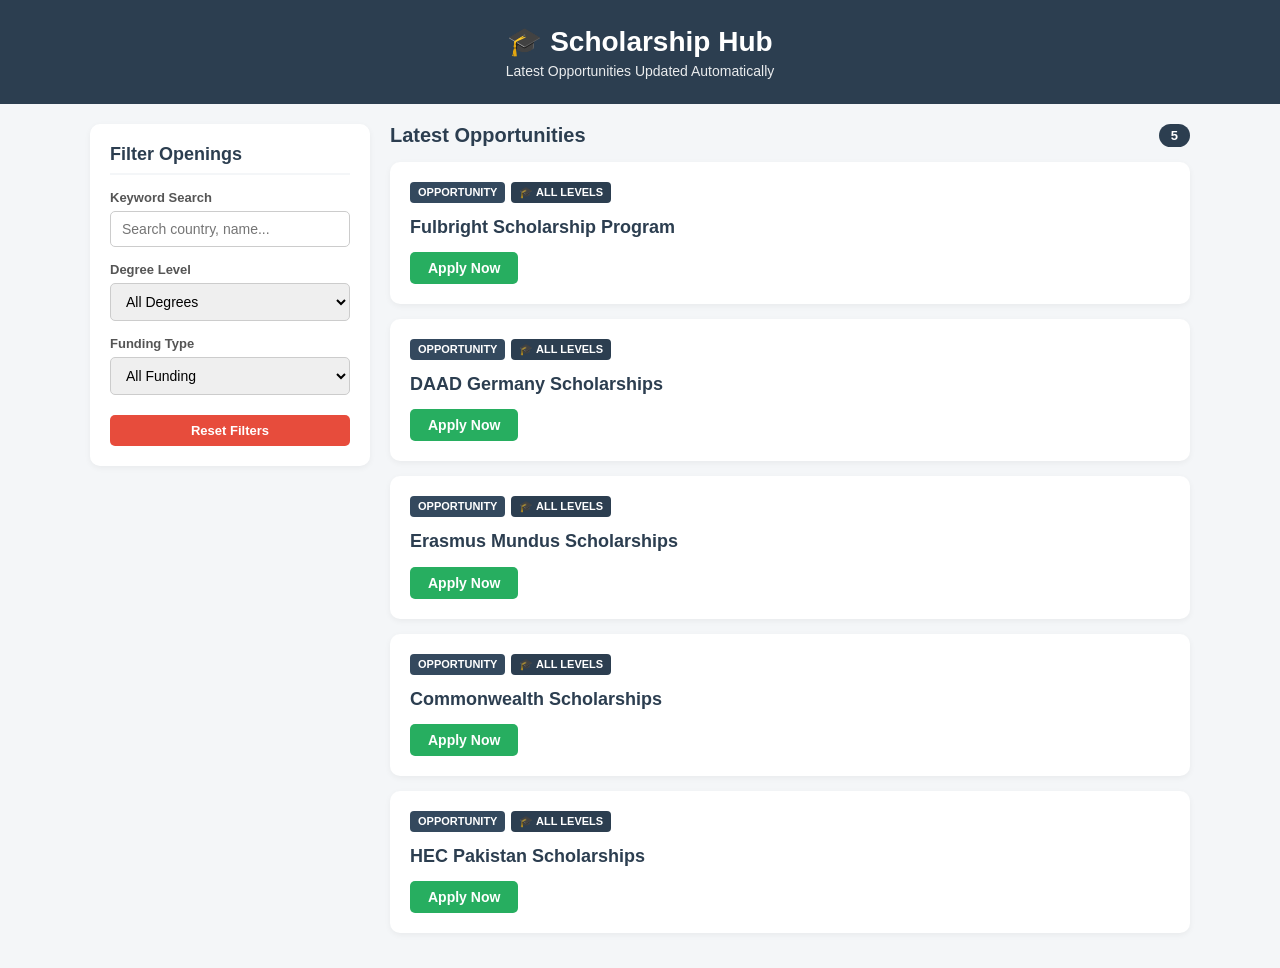
==== commit 43706dbd: "Revamp Scholarship Hub layout and filtering options Updated HTML structure and styles for the Schola" ====
--- a/index.html
+++ b/index.html
@@ -1,6 +1,8 @@
 <!DOCTYPE html>
-<html>
+<html lang="en">
 <head>
+    <meta charset="UTF-8">
+    <meta name="viewport" content="width=device-width, initial-scale=1.0">
     <title>Scholarship Hub</title>
 
     <style>
@@ -30,7 +32,7 @@
             font-size: 14px;
         }
 
-        /* Responsive Layout Grid */
+        /* Responsive Main Layout Split-Screen Grid */
         .main-layout {
             display: flex;
             gap: 20px;
@@ -39,7 +41,7 @@
             margin: auto;
         }
 
-        /* Sidebar Filters */
+        /* Opportunities Circle Styled Sidebar Filters */
         .sidebar {
             flex: 0 0 280px;
             background: white;
@@ -49,6 +51,7 @@
             height: fit-content;
             position: sticky;
             top: 20px;
+            box-sizing: border-box;
         }
 
         .sidebar h3 {
@@ -74,7 +77,7 @@
 
         .form-control {
             width: 100%;
-            padding: 8px 10px;
+            padding: 9px 11px;
             border: 1px solid #ccc;
             border-radius: 5px;
             box-sizing: border-box;
@@ -86,7 +89,24 @@
             border-color: #27ae60;
         }
 
-        /* Main Feed Area */
+        .btn-reset {
+            width: 100%;
+            padding: 8px;
+            background: #e74c3c;
+            color: white;
+            border: none;
+            border-radius: 5px;
+            font-weight: bold;
+            cursor: pointer;
+            font-size: 13px;
+            margin-top: 5px;
+        }
+
+        .btn-reset:hover {
+            background: #c0392b;
+        }
+
+        /* Main Content Feed Area */
         .content-feed {
             flex: 1;
         }
@@ -107,13 +127,13 @@
         .count-badge {
             background: #2c3e50;
             color: white;
-            padding: 4px 10px;
+            padding: 4px 12px;
             border-radius: 20px;
             font-size: 13px;
             font-weight: bold;
         }
 
-        /* Cards Layout */
+        /* Enhanced Interactive Cards */
         .card {
             background: white;
             padding: 20px;
@@ -128,11 +148,11 @@
             box-shadow: 0 5px 15px rgba(0,0,0,0.1);
         }
 
-        .card-meta {
+        .card-meta-tags {
             display: flex;
-            justify-content: space-between;
-            align-items: center;
-            margin-bottom: 10px;
+            flex-wrap: wrap;
+            gap: 6px;
+            margin-bottom: 12px;
         }
 
         .title {
@@ -150,7 +170,6 @@
         }
 
         .badge {
-            background: #27ae60;
             color: white;
             padding: 4px 8px;
             border-radius: 4px;
@@ -159,9 +178,16 @@
             text-transform: uppercase;
         }
 
-        .btn {
+        .deadline-text {
+            font-size: 13px;
+            color: #e74c3c;
+            margin: 0 0 15px 0;
+            font-weight: bold;
+        }
+
+        .btn-apply {
             display: inline-block;
-            padding: 8px 16px;
+            padding: 8px 18px;
             background: #27ae60;
             color: white;
             text-decoration: none;
@@ -171,18 +197,18 @@
             text-align: center;
         }
 
-        .btn:hover {
+        .btn-apply:hover {
             background: #219150;
         }
 
         .no-results {
             text-align: center;
-            padding: 4px 0;
+            padding: 30px 0;
             color: #777;
             font-size: 15px;
         }
 
-        /* Responsive Fixes */
+        /* Responsive Breakpoint Layout Strategy */
         @media (max-width: 768px) {
             .main-layout {
                 flex-direction: column;
@@ -195,7 +221,6 @@
         }
     </style>
 </head>
-
 <body>
 
 <header>
@@ -205,17 +230,41 @@
 
 <div class="main-layout">
     
-    <!-- 🔍 Left Sidebar Filter (Opportunities Circle Style) -->
+    <!-- 🔍 Left Sidebar Dashboard Engine -->
     <div class="sidebar">
         <h3>Filter Openings</h3>
         
+        <!-- Keyword Field Search -->
         <div class="filter-group">
             <label for="searchBar">Keyword Search</label>
             <input type="text" id="searchBar" class="form-control" placeholder="Search country, name...">
         </div>
+
+        <!-- Academic Degree Context Dropdown Selector -->
+        <div class="filter-group">
+            <label for="degreeFilter">Degree Level</label>
+            <select id="degreeFilter" class="form-control">
+                <option value="">All Degrees</option>
+                <option value="Bachelor">Bachelor / Undergraduate</option>
+                <option value="Master">Master</option>
+                <option value="PhD">PhD</option>
+            </select>
+        </div>
+
+        <!-- Financial Allocation Filter Matrix -->
+        <div class="filter-group">
+            <label for="fundingFilter">Funding Type</label>
+            <select id="fundingFilter" class="form-control">
+                <option value="">All Funding</option>
+                <option value="Fully Funded">Fully Funded</option>
+                <option value="Partial Funded">Partial Funded</option>
+            </select>
+        </div>
+
+        <button id="resetBtn" class="btn-reset">Reset Filters</button>
     </div>
 
-    <!-- 📑 Right Main Feed -->
+    <!-- 📑 Right Main Portal Stream Feed -->
     <div class="content-feed">
         <div class="feed-header">
             <h2 id="status-title">Loading Openings...</h2>
@@ -228,29 +277,30 @@
 </div>
 
 <script>
-// Global storage to filter data locally in memory
+// Running state tracking list object
 let allScholarships = [];
 
 fetch("scholarships.json")
 .then(res => res.json())
 .then(data => {
-    // Parse the inner array out safely
+    // Safely verify and extract raw array data structure
     allScholarships = data.scholarships || [];
     
     document.getElementById("status-title").innerText = "Latest Opportunities";
     
-    // Initial paint of the data matrix
+    // Execute structural painting layout pipeline engine
     renderList(allScholarships);
     
-    // Bind search typing events
-    document.getElementById("searchBar").addEventListener("input", filterListings);
+    // Setup listeners hook points configuration 
+    setupEventListeners();
 })
 .catch(err => {
     document.getElementById("status-title").innerText = "Error loading system data";
     document.getElementById("list").innerHTML = "<p style='color:red; text-align:center;'>Failed to execute fetch request against scholarships.json</p>";
+    console.error(err);
 });
 
-// Structural UI rendering logic
+// Primary UI generation rendering block execution
 function renderList(items) {
     const listContainer = document.getElementById("list");
     document.getElementById("count").innerText = items.length;
@@ -261,17 +311,26 @@
         html = "<div class='no-results'><p>No items match your active search terms.</p></div>";
     } else {
         items.forEach(item => {
+            // Evaluates JSON value property mapping or assigns elegant defaults 
+            const fundingText = item.funding || "Opportunity";
+            const fundingColor = fundingText === "Fully Funded" ? "#27ae60" : (fundingText === "Partial Funded" ? "#f39c12" : "#34495e");
+            const degreeText = item.degree || "All Levels";
+            
             html += `
                 <div class="card">
-                    <div class="card-meta">
-                        <span class="badge">Opportunity</span>
+                    <div class="card-meta-tags">
+                        <span class="badge" style="background: ${fundingColor};">${fundingText}</span>
+                        <span class="badge" style="background: #2c3e50;">🎓 ${degreeText}</span>
+                        ${item.host_country ? `<span class="badge" style="background: #7f8c8d;">📍 ${item.host_country}</span>` : ''}
                     </div>
 
                     <a class="title" href="${item.link}" target="_blank">
                         ${item.title}
                     </a>
-
-                    <a class="btn" href="${item.link}" target="_blank">
+                    
+                    ${item.deadline ? `<p class="deadline-text">⏰ Deadline: ${item.deadline}</p>` : ''}
+
+                    <a class="btn-apply" href="${item.link}" target="_blank">
                         Apply Now
                     </a>
                 </div>
@@ -281,20 +340,41 @@
     listContainer.innerHTML = html;
 }
 
-// Logic parsing search field content local loops
+// Logical calculation looping array criteria matching handler 
 function filterListings() {
     const query = document.getElementById("searchBar").value.toLowerCase();
+    const selectedDegree = document.getElementById("degreeFilter").value;
+    const selectedFunding = document.getElementById("fundingFilter").value;
     
     const filtered = allScholarships.filter(item => {
+        // String token matching validation
         const titleMatch = item.title && item.title.toLowerCase().includes(query);
-        // Fallback checks in case optional fields match keywords
-        const descMatch = item.description && item.description.toLowerCase().includes(query);
+        const countryMatch = item.host_country && item.host_country.toLowerCase().includes(query);
+        const textMatches = titleMatch || countryMatch;
         
-        return titleMatch || descMatch;
+        // Context selection structural criteria evaluation loops
+        const degreeMatches = !selectedDegree || (item.degree && item.degree.includes(selectedDegree));
+        const fundingMatches = !selectedFunding || (item.funding && item.funding === selectedFunding);
+        
+        return textMatches && degreeMatches && fundingMatches;
     });
     
     renderList(filtered);
 }
+
+// Bind interactive UI actions hooks setup execution
+function setupEventListeners() {
+    document.getElementById("searchBar").addEventListener("input", filterListings);
+    document.getElementById("degreeFilter").addEventListener("change", filterListings);
+    document.getElementById("fundingFilter").addEventListener("change", filterListings);
+    
+    document.getElementById("resetBtn").addEventListener("click", () => {
+        document.getElementById("searchBar").value = "";
+        document.getElementById("degreeFilter").value = "";
+        document.getElementById("fundingFilter").value = "";
+        renderList(allScholarships);
+    });
+}
 </script>
 
 </body>
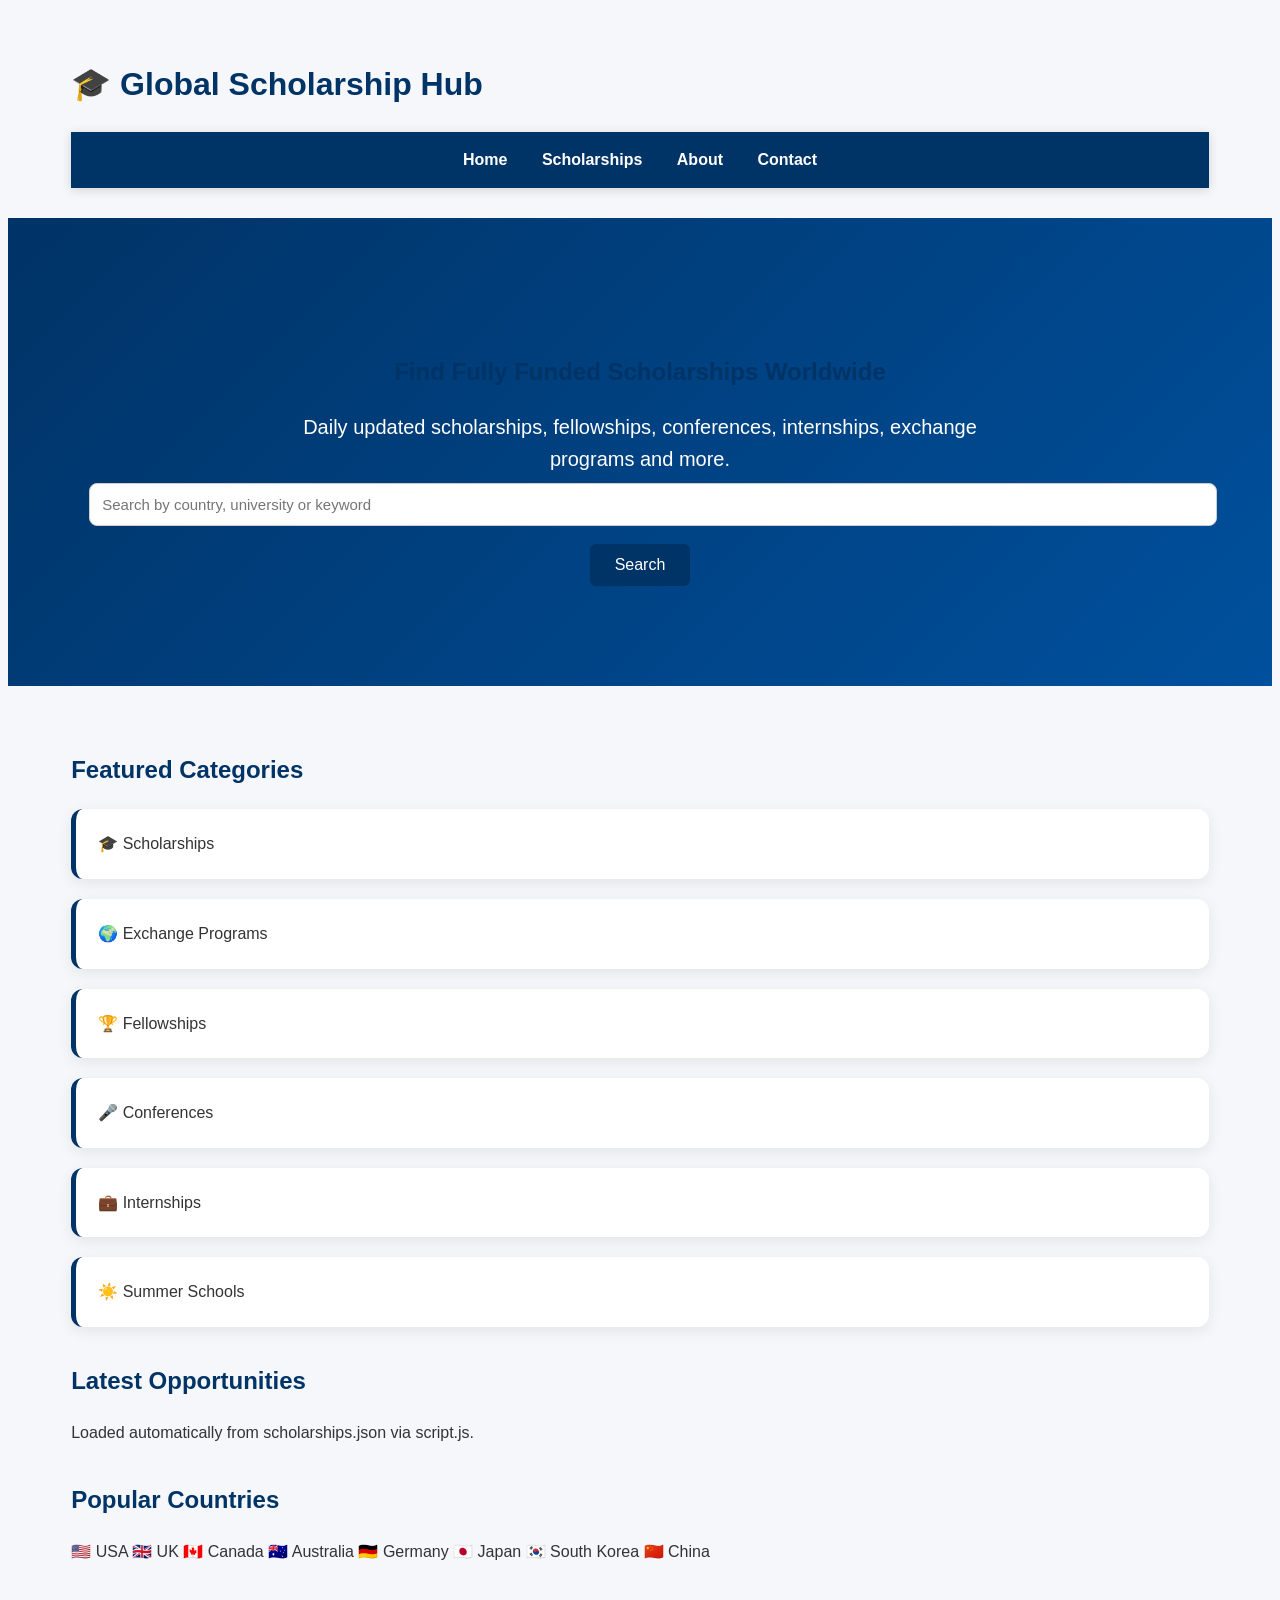
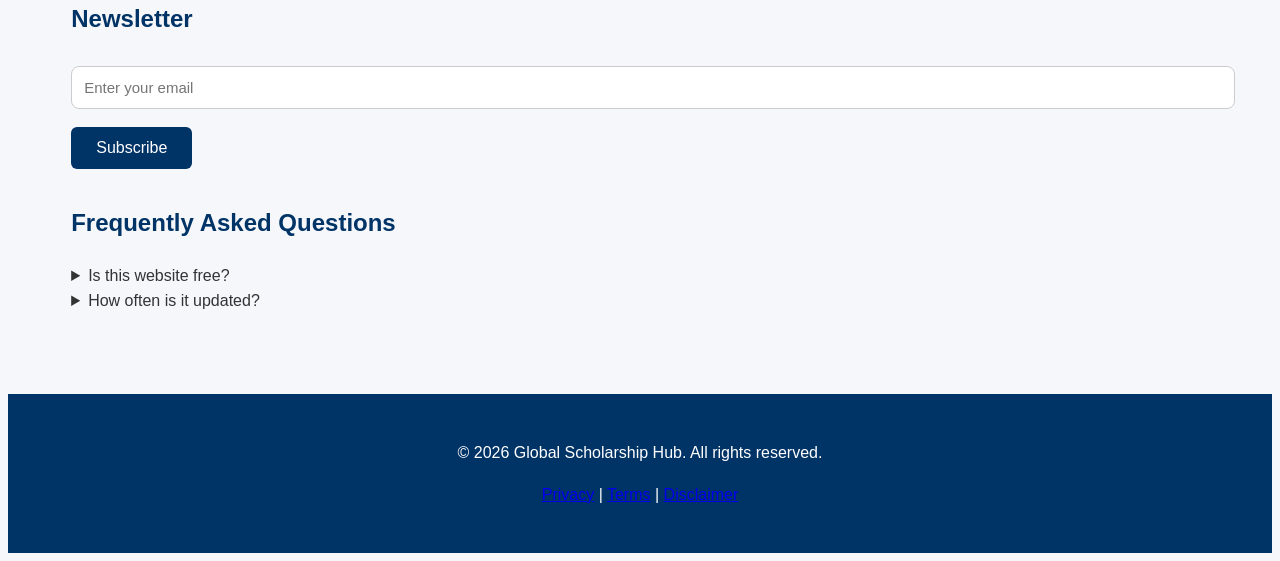
==== commit 91edd693: "Revamp index.html with new layout and features Updated the scholarship hub page with a new title, de" ====
--- a/index.html
+++ b/index.html
@@ -1,381 +1,92 @@
 <!DOCTYPE html>
 <html lang="en">
 <head>
-    <meta charset="UTF-8">
-    <meta name="viewport" content="width=device-width, initial-scale=1.0">
-    <title>Scholarship Hub</title>
-
-    <style>
-        body {
-            font-family: Arial, sans-serif;
-            margin: 0;
-            padding: 0;
-            background: #f4f6f8;
-            color: #333;
-        }
-
-        header {
-            background: #2c3e50;
-            color: white;
-            padding: 25px 20px;
-            text-align: center;
-        }
-
-        header h1 {
-            margin: 0 0 5px 0;
-            font-size: 28px;
-        }
-
-        header p {
-            margin: 0;
-            opacity: 0.9;
-            font-size: 14px;
-        }
-
-        /* Responsive Main Layout Split-Screen Grid */
-        .main-layout {
-            display: flex;
-            gap: 20px;
-            padding: 20px;
-            max-width: 1100px;
-            margin: auto;
-        }
-
-        /* Opportunities Circle Styled Sidebar Filters */
-        .sidebar {
-            flex: 0 0 280px;
-            background: white;
-            padding: 20px;
-            border-radius: 10px;
-            box-shadow: 0 2px 6px rgba(0,0,0,0.05);
-            height: fit-content;
-            position: sticky;
-            top: 20px;
-            box-sizing: border-box;
-        }
-
-        .sidebar h3 {
-            margin-top: 0;
-            margin-bottom: 15px;
-            color: #2c3e50;
-            font-size: 18px;
-            border-bottom: 2px solid #f4f6f8;
-            padding-bottom: 8px;
-        }
-
-        .filter-group {
-            margin-bottom: 15px;
-        }
-
-        .filter-group label {
-            display: block;
-            font-size: 13px;
-            font-weight: bold;
-            margin-bottom: 6px;
-            color: #555;
-        }
-
-        .form-control {
-            width: 100%;
-            padding: 9px 11px;
-            border: 1px solid #ccc;
-            border-radius: 5px;
-            box-sizing: border-box;
-            font-size: 14px;
-        }
-
-        .form-control:focus {
-            outline: none;
-            border-color: #27ae60;
-        }
-
-        .btn-reset {
-            width: 100%;
-            padding: 8px;
-            background: #e74c3c;
-            color: white;
-            border: none;
-            border-radius: 5px;
-            font-weight: bold;
-            cursor: pointer;
-            font-size: 13px;
-            margin-top: 5px;
-        }
-
-        .btn-reset:hover {
-            background: #c0392b;
-        }
-
-        /* Main Content Feed Area */
-        .content-feed {
-            flex: 1;
-        }
-
-        .feed-header {
-            display: flex;
-            justify-content: space-between;
-            align-items: center;
-            margin-bottom: 15px;
-        }
-
-        .feed-header h2 {
-            margin: 0;
-            font-size: 20px;
-            color: #2c3e50;
-        }
-
-        .count-badge {
-            background: #2c3e50;
-            color: white;
-            padding: 4px 12px;
-            border-radius: 20px;
-            font-size: 13px;
-            font-weight: bold;
-        }
-
-        /* Enhanced Interactive Cards */
-        .card {
-            background: white;
-            padding: 20px;
-            margin-bottom: 15px;
-            border-radius: 10px;
-            box-shadow: 0 2px 6px rgba(0,0,0,0.05);
-            transition: transform 0.2s ease, box-shadow 0.2s ease;
-        }
-
-        .card:hover {
-            transform: translateY(-3px);
-            box-shadow: 0 5px 15px rgba(0,0,0,0.1);
-        }
-
-        .card-meta-tags {
-            display: flex;
-            flex-wrap: wrap;
-            gap: 6px;
-            margin-bottom: 12px;
-        }
-
-        .title {
-            text-decoration: none;
-            color: #2c3e50;
-            font-weight: bold;
-            font-size: 18px;
-            display: block;
-            margin-bottom: 12px;
-            line-height: 1.4;
-        }
-
-        .title:hover {
-            color: #27ae60;
-        }
-
-        .badge {
-            color: white;
-            padding: 4px 8px;
-            border-radius: 4px;
-            font-size: 11px;
-            font-weight: bold;
-            text-transform: uppercase;
-        }
-
-        .deadline-text {
-            font-size: 13px;
-            color: #e74c3c;
-            margin: 0 0 15px 0;
-            font-weight: bold;
-        }
-
-        .btn-apply {
-            display: inline-block;
-            padding: 8px 18px;
-            background: #27ae60;
-            color: white;
-            text-decoration: none;
-            border-radius: 5px;
-            font-size: 14px;
-            font-weight: bold;
-            text-align: center;
-        }
-
-        .btn-apply:hover {
-            background: #219150;
-        }
-
-        .no-results {
-            text-align: center;
-            padding: 30px 0;
-            color: #777;
-            font-size: 15px;
-        }
-
-        /* Responsive Breakpoint Layout Strategy */
-        @media (max-width: 768px) {
-            .main-layout {
-                flex-direction: column;
-            }
-            .sidebar {
-                flex: none;
-                position: static;
-                width: 100%;
-            }
-        }
-    </style>
+<meta charset="UTF-8">
+<meta name="viewport" content="width=device-width,initial-scale=1.0">
+<title>Global Scholarship Hub</title>
+<meta name="description" content="Global Scholarship Hub - Latest Scholarships, Fellowships, Conferences, Internships and Exchange Programs.">
+<link rel="stylesheet" href="style.css">
 </head>
 <body>
-
-<header>
-    <h1>🎓 Scholarship Hub</h1>
-    <p>Latest Opportunities Updated Automatically</p>
+<header class="topbar">
+  <div class="container">
+    <h1>🎓 Global Scholarship Hub</h1>
+    <nav>
+      <a href="index.html">Home</a>
+      <a href="scholarships.html">Scholarships</a>
+      <a href="about.html">About</a>
+      <a href="contact.html">Contact</a>
+    </nav>
+  </div>
 </header>
 
-<div class="main-layout">
-    
-    <!-- 🔍 Left Sidebar Dashboard Engine -->
-    <div class="sidebar">
-        <h3>Filter Openings</h3>
-        
-        <!-- Keyword Field Search -->
-        <div class="filter-group">
-            <label for="searchBar">Keyword Search</label>
-            <input type="text" id="searchBar" class="form-control" placeholder="Search country, name...">
-        </div>
+<section class="hero">
+  <div class="container">
+    <h2>Find Fully Funded Scholarships Worldwide</h2>
+    <p>Daily updated scholarships, fellowships, conferences, internships, exchange programs and more.</p>
+    <div class="search-box">
+      <input id="searchInput" placeholder="Search by country, university or keyword">
+      <button id="searchBtn">Search</button>
+    </div>
+  </div>
+</section>
 
-        <!-- Academic Degree Context Dropdown Selector -->
-        <div class="filter-group">
-            <label for="degreeFilter">Degree Level</label>
-            <select id="degreeFilter" class="form-control">
-                <option value="">All Degrees</option>
-                <option value="Bachelor">Bachelor / Undergraduate</option>
-                <option value="Master">Master</option>
-                <option value="PhD">PhD</option>
-            </select>
-        </div>
+<main class="container">
 
-        <!-- Financial Allocation Filter Matrix -->
-        <div class="filter-group">
-            <label for="fundingFilter">Funding Type</label>
-            <select id="fundingFilter" class="form-control">
-                <option value="">All Funding</option>
-                <option value="Fully Funded">Fully Funded</option>
-                <option value="Partial Funded">Partial Funded</option>
-            </select>
-        </div>
+<section>
+<h2>Featured Categories</h2>
+<div class="grid">
+<div class="card">🎓 Scholarships</div>
+<div class="card">🌍 Exchange Programs</div>
+<div class="card">🏆 Fellowships</div>
+<div class="card">🎤 Conferences</div>
+<div class="card">💼 Internships</div>
+<div class="card">☀️ Summer Schools</div>
+</div>
+</section>
 
-        <button id="resetBtn" class="btn-reset">Reset Filters</button>
-    </div>
+<section>
+<h2>Latest Opportunities</h2>
+<div id="latestScholarships" class="cards">
+<p>Loaded automatically from scholarships.json via script.js.</p>
+</div>
+</section>
 
-    <!-- 📑 Right Main Portal Stream Feed -->
-    <div class="content-feed">
-        <div class="feed-header">
-            <h2 id="status-title">Loading Openings...</h2>
-            <span id="count" class="count-badge">0</span>
-        </div>
-        
-        <div id="list"></div>
-    </div>
+<section>
+<h2>Popular Countries</h2>
+<div class="grid">
+<span>🇺🇸 USA</span>
+<span>🇬🇧 UK</span>
+<span>🇨🇦 Canada</span>
+<span>🇦🇺 Australia</span>
+<span>🇩🇪 Germany</span>
+<span>🇯🇵 Japan</span>
+<span>🇰🇷 South Korea</span>
+<span>🇨🇳 China</span>
+</div>
+</section>
 
-</div>
+<section>
+<h2>Newsletter</h2>
+<form>
+<input type="email" placeholder="Enter your email">
+<button>Subscribe</button>
+</form>
+</section>
 
-<script>
-// Running state tracking list object
-let allScholarships = [];
+<section>
+<h2>Frequently Asked Questions</h2>
+<details><summary>Is this website free?</summary><p>Yes.</p></details>
+<details><summary>How often is it updated?</summary><p>Daily using GitHub Actions.</p></details>
+</section>
 
-fetch("scholarships.json")
-.then(res => res.json())
-.then(data => {
-    // Safely verify and extract raw array data structure
-    allScholarships = data.scholarships || [];
-    
-    document.getElementById("status-title").innerText = "Latest Opportunities";
-    
-    // Execute structural painting layout pipeline engine
-    renderList(allScholarships);
-    
-    // Setup listeners hook points configuration 
-    setupEventListeners();
-})
-.catch(err => {
-    document.getElementById("status-title").innerText = "Error loading system data";
-    document.getElementById("list").innerHTML = "<p style='color:red; text-align:center;'>Failed to execute fetch request against scholarships.json</p>";
-    console.error(err);
-});
+</main>
 
-// Primary UI generation rendering block execution
-function renderList(items) {
-    const listContainer = document.getElementById("list");
-    document.getElementById("count").innerText = items.length;
-    
-    let html = "";
+<footer>
+<p>© 2026 Global Scholarship Hub. All rights reserved.</p>
+<p><a href="privacy.html">Privacy</a> | <a href="terms.html">Terms</a> | <a href="disclaimer.html">Disclaimer</a></p>
+</footer>
 
-    if (items.length === 0) {
-        html = "<div class='no-results'><p>No items match your active search terms.</p></div>";
-    } else {
-        items.forEach(item => {
-            // Evaluates JSON value property mapping or assigns elegant defaults 
-            const fundingText = item.funding || "Opportunity";
-            const fundingColor = fundingText === "Fully Funded" ? "#27ae60" : (fundingText === "Partial Funded" ? "#f39c12" : "#34495e");
-            const degreeText = item.degree || "All Levels";
-            
-            html += `
-                <div class="card">
-                    <div class="card-meta-tags">
-                        <span class="badge" style="background: ${fundingColor};">${fundingText}</span>
-                        <span class="badge" style="background: #2c3e50;">🎓 ${degreeText}</span>
-                        ${item.host_country ? `<span class="badge" style="background: #7f8c8d;">📍 ${item.host_country}</span>` : ''}
-                    </div>
-
-                    <a class="title" href="${item.link}" target="_blank">
-                        ${item.title}
-                    </a>
-                    
-                    ${item.deadline ? `<p class="deadline-text">⏰ Deadline: ${item.deadline}</p>` : ''}
-
-                    <a class="btn-apply" href="${item.link}" target="_blank">
-                        Apply Now
-                    </a>
-                </div>
-            `;
-        });
-    }
-    listContainer.innerHTML = html;
-}
-
-// Logical calculation looping array criteria matching handler 
-function filterListings() {
-    const query = document.getElementById("searchBar").value.toLowerCase();
-    const selectedDegree = document.getElementById("degreeFilter").value;
-    const selectedFunding = document.getElementById("fundingFilter").value;
-    
-    const filtered = allScholarships.filter(item => {
-        // String token matching validation
-        const titleMatch = item.title && item.title.toLowerCase().includes(query);
-        const countryMatch = item.host_country && item.host_country.toLowerCase().includes(query);
-        const textMatches = titleMatch || countryMatch;
-        
-        // Context selection structural criteria evaluation loops
-        const degreeMatches = !selectedDegree || (item.degree && item.degree.includes(selectedDegree));
-        const fundingMatches = !selectedFunding || (item.funding && item.funding === selectedFunding);
-        
-        return textMatches && degreeMatches && fundingMatches;
-    });
-    
-    renderList(filtered);
-}
-
-// Bind interactive UI actions hooks setup execution
-function setupEventListeners() {
-    document.getElementById("searchBar").addEventListener("input", filterListings);
-    document.getElementById("degreeFilter").addEventListener("change", filterListings);
-    document.getElementById("fundingFilter").addEventListener("change", filterListings);
-    
-    document.getElementById("resetBtn").addEventListener("click", () => {
-        document.getElementById("searchBar").value = "";
-        document.getElementById("degreeFilter").value = "";
-        document.getElementById("fundingFilter").value = "";
-        renderList(allScholarships);
-    });
-}
-</script>
-
+<script src="script.js"></script>
 </body>
 </html>
--- a/style.css
+++ b/style.css
@@ -0,0 +1,283 @@
+```css
+/* ===========================
+   Scholarship Hub v2.0
+   Modern Professional CSS
+=========================== */
+
+*{
+    margin:0;
+    padding:0;
+    box-sizing:border-box;
+}
+
+body{
+    font-family:Arial, Helvetica, sans-serif;
+    background:#f5f7fb;
+    color:#333;
+    line-height:1.6;
+}
+
+/* Navigation */
+
+nav{
+    background:#003366;
+    padding:15px 20px;
+    text-align:center;
+    position:sticky;
+    top:0;
+    z-index:1000;
+    box-shadow:0 2px 10px rgba(0,0,0,.15);
+}
+
+nav a{
+    color:#fff;
+    text-decoration:none;
+    margin:0 15px;
+    font-weight:bold;
+    transition:.3s;
+}
+
+nav a:hover{
+    color:#ffd54f;
+}
+
+/* Container */
+
+.container{
+    width:90%;
+    max-width:1200px;
+    margin:auto;
+    padding:30px 0;
+}
+
+/* Hero */
+
+.hero{
+    background:linear-gradient(135deg,#003366,#00509d);
+    color:white;
+    text-align:center;
+    padding:70px 20px;
+}
+
+.hero h1{
+    font-size:42px;
+    margin-bottom:15px;
+    color:white;
+}
+
+.hero p{
+    font-size:20px;
+    max-width:700px;
+    margin:auto;
+}
+
+/* Headings */
+
+h1,h2,h3{
+    color:#003366;
+}
+
+h2{
+    margin:35px 0 20px;
+}
+
+/* Cards */
+
+.card{
+    background:#fff;
+    border-radius:12px;
+    padding:22px;
+    margin-bottom:20px;
+    box-shadow:0 4px 15px rgba(0,0,0,.08);
+    transition:.3s;
+    border-left:5px solid #003366;
+}
+
+.card:hover{
+    transform:translateY(-5px);
+    box-shadow:0 10px 25px rgba(0,0,0,.15);
+}
+
+.card h3{
+    margin-bottom:12px;
+}
+
+/* Buttons */
+
+.btn{
+    display:inline-block;
+    background:#003366;
+    color:white;
+    padding:12px 22px;
+    border-radius:6px;
+    text-decoration:none;
+    font-weight:bold;
+    transition:.3s;
+    margin-top:10px;
+}
+
+.btn:hover{
+    background:#00509d;
+}
+
+/* Search */
+
+input[type=text]{
+    width:100%;
+    padding:14px;
+    border:1px solid #ccc;
+    border-radius:8px;
+    margin:20px 0;
+    font-size:16px;
+}
+
+/* Category Grid */
+
+.categories{
+    display:grid;
+    grid-template-columns:repeat(auto-fit,minmax(250px,1fr));
+    gap:20px;
+    margin:25px 0;
+}
+
+.categories .card{
+    text-align:center;
+}
+
+/* Statistics */
+
+.stats{
+    display:grid;
+    grid-template-columns:repeat(auto-fit,minmax(200px,1fr));
+    gap:20px;
+    margin:40px 0;
+}
+
+.stat-box{
+    background:white;
+    border-radius:10px;
+    padding:25px;
+    text-align:center;
+    box-shadow:0 3px 10px rgba(0,0,0,.08);
+}
+
+.stat-box h2{
+    color:#003366;
+    margin-bottom:10px;
+}
+
+/* Contact Box */
+
+.contact-box{
+    background:white;
+    padding:25px;
+    border-radius:12px;
+    box-shadow:0 4px 15px rgba(0,0,0,.08);
+}
+
+/* Forms */
+
+input,
+textarea{
+    width:100%;
+    padding:12px;
+    margin-top:8px;
+    margin-bottom:18px;
+    border:1px solid #ccc;
+    border-radius:8px;
+    font-size:15px;
+}
+
+button{
+    background:#003366;
+    color:white;
+    border:none;
+    padding:12px 25px;
+    border-radius:6px;
+    cursor:pointer;
+    font-size:16px;
+    transition:.3s;
+}
+
+button:hover{
+    background:#00509d;
+}
+
+/* Footer */
+
+footer{
+    background:#003366;
+    color:white;
+    text-align:center;
+    padding:30px 15px;
+    margin-top:50px;
+}
+
+/* Tables */
+
+table{
+    width:100%;
+    border-collapse:collapse;
+    background:white;
+}
+
+table th,
+table td{
+    padding:12px;
+    border:1px solid #ddd;
+}
+
+table th{
+    background:#003366;
+    color:white;
+}
+
+/* Badges */
+
+.badge{
+    display:inline-block;
+    background:#28a745;
+    color:white;
+    padding:5px 10px;
+    border-radius:20px;
+    font-size:12px;
+    font-weight:bold;
+}
+
+.deadline{
+    color:#d32f2f;
+    font-weight:bold;
+}
+
+/* Responsive */
+
+@media(max-width:768px){
+
+.hero h1{
+font-size:32px;
+}
+
+.hero p{
+font-size:17px;
+}
+
+nav a{
+display:block;
+margin:10px 0;
+}
+
+.container{
+width:95%;
+}
+
+.card{
+padding:18px;
+}
+
+.btn{
+display:block;
+text-align:center;
+}
+
+}
+```
